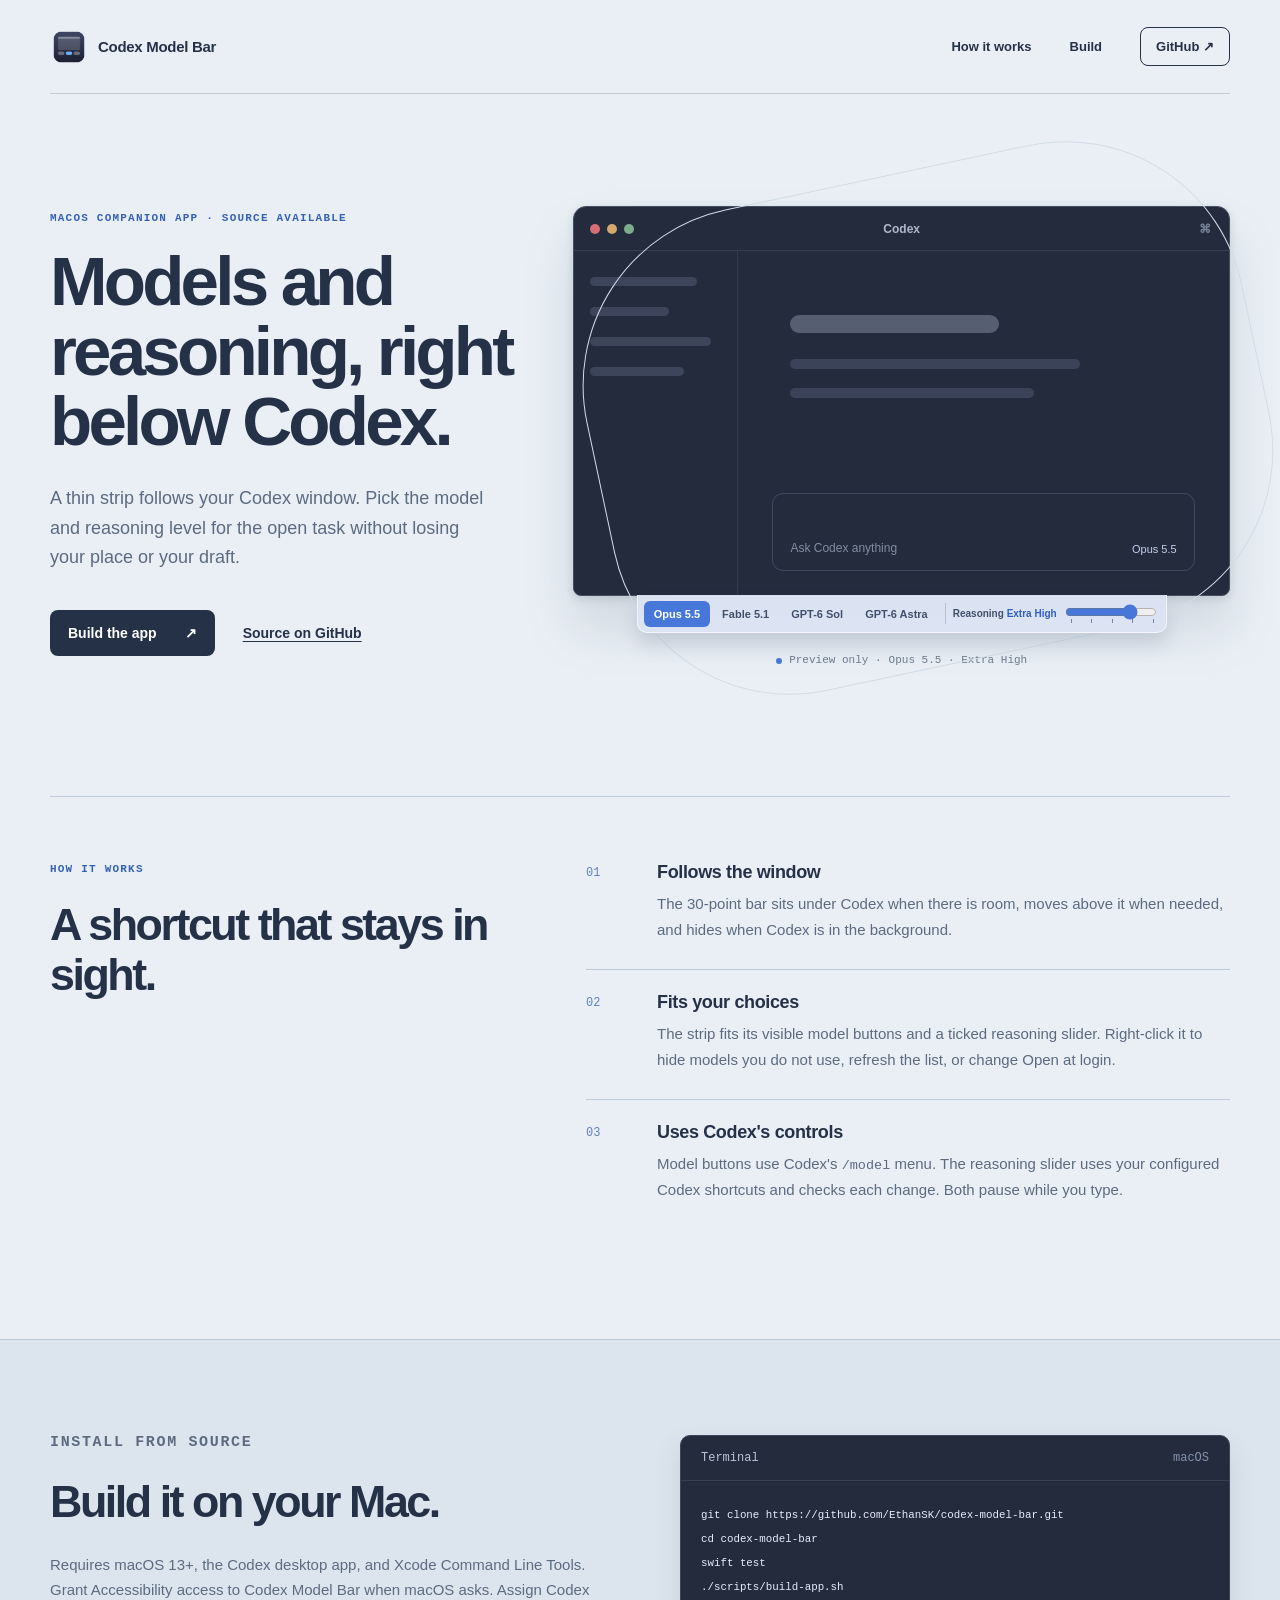
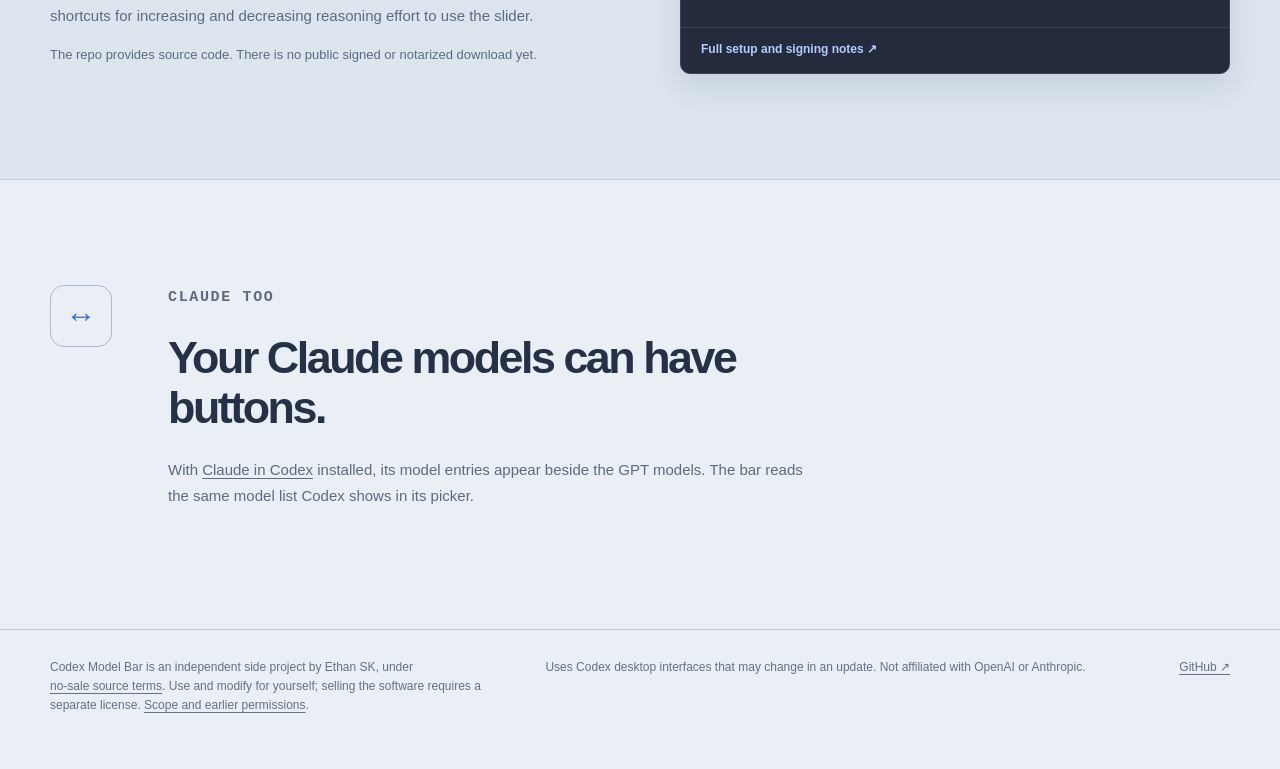
==== docs/index.html @ 18c7b3cf "Adopt no-sale terms for covered first-party source [skip ci]" ====
<!DOCTYPE html>
<html lang="en">
<head>
  <meta charset="utf-8">
  <meta name="viewport" content="width=device-width, initial-scale=1">
  <meta name="theme-color" content="#e9eff5">
  <meta name="description" content="A thin macOS bar for switching the open Codex task's model and reasoning level.">
  <meta property="og:title" content="Codex Model Bar">
  <meta property="og:description" content="Models and reasoning, right below Codex.">
  <meta property="og:type" content="website">
  <meta property="og:url" content="https://ethansk.github.io/codex-model-bar/">
  <meta property="og:image" content="https://ethansk.github.io/codex-model-bar/assets/app-icon.png">
  <link rel="icon" type="image/png" href="assets/app-icon.png">
  <link rel="stylesheet" href="styles.css?v=2">
  <script src="script.js?v=2" defer></script>
  <title>Codex Model Bar — models and reasoning below Codex</title>
</head>
<body>
  <a class="skip-link" href="#main">Skip to content</a>
  <header class="site-header wrap">
    <a class="brand" href="./" aria-label="Codex Model Bar home">
      <img src="assets/app-icon.png" width="38" height="38" alt="">
      <span>Codex Model Bar</span>
    </a>
    <nav aria-label="Main navigation">
      <a href="#how">How it works</a>
      <a href="#install">Build</a>
      <a class="source-link" href="https://github.com/EthanSK/codex-model-bar">GitHub <span aria-hidden="true">↗</span></a>
    </nav>
  </header>

  <main id="main">
    <section class="hero wrap" aria-labelledby="hero-title">
      <div class="hero-copy">
        <p class="eyebrow">macOS companion app · source available</p>
        <h1 id="hero-title">Models and reasoning, right below Codex.</h1>
        <p class="intro">A thin strip follows your Codex window. Pick the model and reasoning level for the open task without losing your place or your draft.</p>
        <div class="hero-actions">
          <a class="primary-action" href="#install">Build the app <span aria-hidden="true">↗</span></a>
          <a class="secondary-action" href="https://github.com/EthanSK/codex-model-bar">Source on GitHub</a>
        </div>
      </div>

      <div class="stage">
        <div class="app-window" aria-hidden="true">
          <div class="window-top"><span class="traffic"><i></i><i></i><i></i></span><span>Codex</span><span class="window-top-end">⌘</span></div>
          <div class="window-body"><div class="fake-sidebar"><span></span><span></span><span></span><span></span></div><div class="fake-task"><span class="task-line short"></span><span class="task-line"></span><span class="task-line middle"></span><div class="fake-composer"><span>Ask Codex anything</span><span class="composer-model">Opus 5.5</span></div></div></div>
        </div>
        <div class="preview-bar" role="group" aria-label="Model bar preview">
          <button type="button" class="model-choice is-current" data-model="Opus 5.5" aria-pressed="true">Opus 5.5</button>
          <button type="button" class="model-choice" data-model="Fable 5.1" aria-pressed="false">Fable 5.1</button>
          <button type="button" class="model-choice" data-model="GPT-6 Sol" aria-pressed="false">GPT-6 Sol</button>
          <button type="button" class="model-choice" data-model="GPT-6 Astra" aria-pressed="false">GPT-6 Astra</button>
          <span class="preview-divider" aria-hidden="true"></span>
          <label class="reasoning-preview" for="reasoning-preview-slider"><span>Reasoning <output id="reasoning-preview-value">Extra High</output></span><span class="preview-slider-track"><input id="reasoning-preview-slider" type="range" min="0" max="4" step="1" value="3" aria-label="Reasoning effort preview"><span class="preview-ticks" id="reasoning-preview-ticks" aria-hidden="true"></span></span></label>
        </div>
        <p class="preview-note"><span class="note-dot" aria-hidden="true"></span> Preview only · <span id="preview-status" aria-live="polite">Opus 5.5 · Extra High</span></p>
      </div>
    </section>

    <section class="feature-section wrap" id="how" aria-labelledby="how-title">
      <div class="section-heading"><p class="eyebrow">How it works</p><h2 id="how-title">A shortcut that stays in sight.</h2></div>
      <div class="feature-list">
        <div class="feature"><span class="feature-mark">01</span><div><h3>Follows the window</h3><p>The 30-point bar sits under Codex when there is room, moves above it when needed, and hides when Codex is in the background.</p></div></div>
        <div class="feature"><span class="feature-mark">02</span><div><h3>Fits your choices</h3><p>The strip fits its visible model buttons and a ticked reasoning slider. Right-click it to hide models you do not use, refresh the list, or change Open at login.</p></div></div>
        <div class="feature"><span class="feature-mark">03</span><div><h3>Uses Codex's controls</h3><p>Model buttons use Codex's <code>/model</code> menu. The reasoning slider uses your configured Codex shortcuts and checks each change. Both pause while you type.</p></div></div>
      </div>
    </section>

    <section class="setup-section" id="install" aria-labelledby="install-title">
      <div class="wrap setup-grid">
        <div><p class="eyebrow">Install from source</p><h2 id="install-title">Build it on your Mac.</h2><p>Requires macOS 13+, the Codex desktop app, and Xcode Command Line Tools. Grant Accessibility access to Codex Model Bar when macOS asks. Assign Codex shortcuts for increasing and decreasing reasoning effort to use the slider.</p><p class="setup-small">The repo provides source code. There is no public signed or notarized download yet.</p></div>
        <div class="command-block"><div class="command-header">Terminal <span>macOS</span></div><pre><code>git clone https://github.com/EthanSK/codex-model-bar.git
cd codex-model-bar
swift test
./scripts/build-app.sh</code></pre><a href="https://github.com/EthanSK/codex-model-bar#install-from-source">Full setup and signing notes <span aria-hidden="true">↗</span></a></div>
      </div>
    </section>

    <section class="bridge-section wrap" aria-labelledby="bridge-title"><div class="bridge-icon" aria-hidden="true">↔</div><div><p class="eyebrow">Claude too</p><h2 id="bridge-title">Your Claude models can have buttons.</h2><p>With <a href="https://github.com/EthanSK/claude-in-codex">Claude in Codex</a> installed, its model entries appear beside the GPT models. The bar reads the same model list Codex shows in its picker.</p></div></section>
  </main>

  <footer class="site-footer"><div class="wrap footer-grid"><p>Codex Model Bar is an independent side project by Ethan SK, under <a href="https://github.com/EthanSK/codex-model-bar/blob/main/LICENSE">no-sale source terms</a>. Use and modify for yourself; selling the software requires a separate license. <a href="https://github.com/EthanSK/codex-model-bar/blob/main/LICENSING.md">Scope and earlier permissions</a>.</p><p>Uses Codex desktop interfaces that may change in an update. Not affiliated with OpenAI or Anthropic.</p><a href="https://github.com/EthanSK/codex-model-bar">GitHub <span aria-hidden="true">↗</span></a></div></footer>
</body>
</html>
---- docs/styles.css ----
:root {
  color-scheme: light;
  --paper: #e9eff5;
  --paper-deep: #dce5ee;
  --ink: #253147;
  --muted: #5c6b80;
  --line: #bfcbd9;
  --blue: #4777d8;
  --night: #242b3d;
  --night-soft: #343d53;
  font-family: -apple-system, BlinkMacSystemFont, "Segoe UI", sans-serif;
  background: var(--paper);
  color: var(--ink);
}

* { box-sizing: border-box; }
html { scroll-behavior: smooth; }
body { margin: 0; }
a { color: inherit; text-decoration-thickness: 1px; text-underline-offset: 3px; }
a:hover { color: #214eae; }
a:focus-visible, button:focus-visible { outline: 3px solid var(--blue); outline-offset: 4px; }
button { font: inherit; }
.wrap { width: min(100% - 64px, 1180px); margin-inline: auto; }
.skip-link { position: absolute; left: 12px; top: -60px; z-index: 30; padding: 12px 18px; background: #fff; }
.skip-link:focus { top: 12px; }
.site-header { min-height: 94px; display: flex; align-items: center; justify-content: space-between; gap: 24px; border-bottom: 1px solid var(--line); }
.brand { display: inline-flex; align-items: center; gap: 10px; font-size: 15px; font-weight: 720; letter-spacing: -.02em; text-decoration: none; white-space: nowrap; }
.brand img { border-radius: 10px; }
.site-header nav { display: flex; align-items: center; gap: clamp(14px, 3vw, 38px); font-size: 13px; font-weight: 620; }
.site-header nav a { text-decoration: none; }
.source-link { border: 1px solid var(--ink); padding: 11px 15px; border-radius: 8px; white-space: nowrap; }
.source-link:hover { background: var(--ink); color: #fff; }
.hero { display: grid; grid-template-columns: minmax(340px, .86fr) minmax(500px, 1.14fr); align-items: center; min-height: 620px; gap: 28px; padding-block: 78px 102px; }
.hero-copy { position: relative; z-index: 2; }
.eyebrow { margin: 0 0 21px; color: #3562b5; font: 700 11px/1.4 ui-monospace, SFMono-Regular, Menlo, monospace; letter-spacing: .11em; text-transform: uppercase; }
h1, h2, h3, p { margin-top: 0; }
h1, h2 { font-family: "Avenir Next", Avenir, -apple-system, BlinkMacSystemFont, sans-serif; letter-spacing: -.055em; }
h1 { max-width: 650px; font-size: clamp(54px, 5.4vw, 86px); font-weight: 650; line-height: 1.01; margin-bottom: 28px; }
.intro { max-width: 445px; color: var(--muted); font-size: 18px; line-height: 1.62; }
.hero-actions { display: flex; align-items: center; gap: 28px; flex-wrap: wrap; margin-top: 38px; }
.primary-action { display: inline-flex; justify-content: space-between; align-items: center; gap: 28px; padding: 15px 18px; border-radius: 8px; background: var(--ink); color: #fff; text-decoration: none; font-size: 14px; font-weight: 650; }
.primary-action:hover { background: #3555a0; color: #fff; }
.secondary-action { font-size: 14px; font-weight: 650; }
.stage { position: relative; padding: 34px 0 26px; min-width: 0; }
.stage::before { content: ""; position: absolute; inset: 0 -5% 30px 3%; border: 1px solid #d2dce6; border-radius: 180px; transform: rotate(-12deg); pointer-events: none; }
.app-window { overflow: hidden; height: 390px; border-radius: 13px 13px 8px 8px; border: 1px solid #465063; background: var(--night); box-shadow: 0 32px 50px #64738930, 0 3px 10px #15213921; }
.window-top { display: grid; grid-template-columns: 1fr auto 1fr; align-items: center; height: 44px; border-bottom: 1px solid #ffffff17; color: #afb8c9; font-size: 12px; font-weight: 600; }
.traffic { display: flex; gap: 7px; margin-left: 16px; }
.traffic i { width: 10px; height: 10px; border-radius: 50%; background: #5d667b; }
.traffic i:first-child { background: #d66e75; }.traffic i:nth-child(2) { background: #d3a96e; }.traffic i:nth-child(3) { background: #7cae8b; }
.window-top-end { justify-self: end; margin-right: 18px; color: #78859b; }
.window-body { display: flex; min-height: calc(100% - 44px); }
.fake-sidebar { width: 25%; border-right: 1px solid #ffffff12; padding: 26px 16px; }
.fake-sidebar span { display: block; height: 9px; width: 82%; margin-bottom: 21px; border-radius: 20px; background: #65708761; }
.fake-sidebar span:nth-child(2) { width: 60%; }.fake-sidebar span:nth-child(3) { width: 92%; }.fake-sidebar span:nth-child(4) { width: 72%; }
.fake-task { position: relative; flex: 1; padding: 64px 8% 34px; }
.task-line { display: block; width: 75%; height: 10px; margin-bottom: 19px; border-radius: 20px; background: #77849a45; }
.task-line.short { width: 54%; height: 18px; margin-bottom: 26px; background: #b5bed059; }.task-line.middle { width: 63%; }
.fake-composer { position: absolute; left: 7%; right: 7%; bottom: 24px; display: flex; align-items: flex-end; justify-content: space-between; min-height: 78px; border: 1px solid #78859a56; border-radius: 11px; padding: 15px 17px; color: #818da2; font-size: 12px; }
.composer-model { color: #c3d0ec; font-size: 11px; }
.preview-bar { position: relative; z-index: 2; display: flex; align-items: center; justify-content: center; width: max-content; max-width: calc(100% - 20px); min-height: 38px; margin: -1px auto 0; padding: 4px 6px; gap: 2px; border: 1px solid #ffffffab; border-top: 0; border-radius: 0 0 10px 10px; background: #dce4f4e8; box-shadow: 0 12px 18px #5d6d8733; backdrop-filter: blur(14px); }
.model-choice { padding: 7px 10px; border: 0; border-radius: 6px; color: #41506b; background: transparent; font-size: 11px; font-weight: 690; white-space: nowrap; cursor: pointer; }
.model-choice:hover { background: #aebfdf99; }.model-choice.is-current { background: var(--blue); color: #fff; }
.model-choice:focus-visible { outline-offset: 1px; }
.preview-divider { width: 1px; height: 21px; margin: 0 5px; background: #8694ac77; flex: none; }
.reasoning-preview { display: flex; align-items: center; gap: 7px; color: #41506b; font-size: 10px; font-weight: 650; white-space: nowrap; }
.reasoning-preview > span { min-width: 105px; }
.reasoning-preview .preview-slider-track { display: grid; min-width: 92px; }
.reasoning-preview input { width: 92px; height: 14px; margin: 0 3px 0 0; accent-color: var(--blue); cursor: pointer; }
.preview-ticks { display: flex; justify-content: space-between; padding: 0 6px; }
.preview-ticks i { width: 1px; height: 4px; background: #7485a5; }
.reasoning-preview output { color: #2e5ebf; }
.preview-note { display: flex; justify-content: center; align-items: center; gap: 7px; margin: 20px 0 0; color: #6d7b8c; font: 11px/1.4 ui-monospace, SFMono-Regular, Menlo, monospace; }
.note-dot { width: 6px; height: 6px; border-radius: 50%; background: var(--blue); }
.feature-section { display: grid; grid-template-columns: .85fr 1.15fr; gap: 60px; padding-block: 65px 110px; border-top: 1px solid var(--line); }
h2 { font-size: clamp(36px, 3.5vw, 51px); line-height: 1.12; font-weight: 650; margin-bottom: 25px; }
.section-heading h2 { max-width: 440px; }
.feature { display: grid; grid-template-columns: 55px 1fr; gap: 16px; padding: 22px 0 26px; border-top: 1px solid var(--line); }
.feature:first-child { border-top: 0; padding-top: 0; }
.feature-mark { padding-top: 4px; color: #6180ba; font: 12px ui-monospace, SFMono-Regular, Menlo, monospace; }
h3 { margin-bottom: 8px; font-size: 18px; letter-spacing: -.02em; }
.feature p, .setup-grid p, .bridge-section p { max-width: 590px; color: var(--muted); font-size: 15px; line-height: 1.72; }
.feature p { margin-bottom: 0; }
code, pre { font-family: ui-monospace, SFMono-Regular, Menlo, Consolas, monospace; }
code { font-size: .9em; }
.setup-section { padding-block: 90px 100px; background: var(--paper-deep); border-block: 1px solid var(--line); }
.setup-grid { display: grid; grid-template-columns: 1fr 1fr; align-items: center; gap: 80px; }
.setup-grid h2 { max-width: 400px; }.setup-grid .setup-small { font-size: 13px; }
.command-block { overflow: hidden; border: 1px solid #3d4659; border-radius: 10px; background: var(--night); color: #e6edfa; box-shadow: 0 13px 28px #43526924; }
.command-header { display: flex; justify-content: space-between; padding: 15px 20px; border-bottom: 1px solid #ffffff18; color: #b7c4d9; font: 12px ui-monospace, SFMono-Regular, Menlo, monospace; }
.command-header span { color: #8493ad; }
.command-block pre { overflow-x: auto; margin: 0; padding: 22px 20px 28px; font-size: 12px; line-height: 2; }
.command-block a { display: block; padding: 14px 20px 17px; border-top: 1px solid #ffffff18; color: #b6ccff; font-size: 12px; font-weight: 600; text-decoration: none; }
.command-block a:hover { color: #fff; }
.bridge-section { display: grid; grid-template-columns: 88px 1fr; gap: 30px; padding-block: 105px; }
.bridge-icon { display: grid; place-items: center; width: 62px; height: 62px; border: 1px solid #a7b9d4; border-radius: 14px; color: #416ed0; font-size: 31px; }
.bridge-section h2 { max-width: 650px; }.bridge-section p { max-width: 650px; }
.site-footer { border-top: 1px solid var(--line); padding-block: 28px 42px; }
.footer-grid { display: grid; grid-template-columns: 1fr 1.3fr auto; gap: 34px; align-items: start; }
.site-footer p, .site-footer a { color: #637287; font-size: 12px; line-height: 1.6; }.site-footer a { white-space: nowrap; }
.not-found-page { min-height: 100vh; display: grid; place-items: center; }.not-found { padding-block: 80px; }.not-found img { margin-bottom: 32px; }.not-found h1 { font-size: clamp(48px, 7vw, 80px); }.not-found p:not(.eyebrow) { color: var(--muted); }

@media (max-width: 900px) {
  .hero { grid-template-columns: 1fr; gap: 48px; padding-block: 62px 85px; }
  .hero-copy { max-width: 700px; }.stage { width: min(100%, 700px); margin-inline: auto; }
  .feature-section { grid-template-columns: 1fr; gap: 30px; }.section-heading h2 { max-width: 650px; }
  .setup-grid { gap: 35px; }.footer-grid { grid-template-columns: 1fr 1fr; }
}
@media (max-width: 620px) {
  .wrap { width: min(100% - 36px, 1180px); }
  .site-header { min-height: 80px; }.brand span { font-size: 13px; }
  .site-header nav { gap: 12px; }.site-header nav a:not(.source-link) { display: none; }.source-link { padding: 9px 10px; }
  .hero { padding-block: 60px 68px; gap: 25px; }.hero h1 { font-size: clamp(47px, 13vw, 69px); }.intro { font-size: 16px; }
  .stage { padding-top: 18px; }.app-window { height: 310px; }.fake-sidebar { width: 21%; padding-inline: 10px; }.fake-task { padding-top: 53px; }.fake-composer { min-height: 70px; }
  .preview-bar { justify-content: flex-start; gap: 0; width: 100%; overflow-x: auto; padding-inline: 4px; }.model-choice { padding: 7px 6px; font-size: 9px; }.preview-note { text-align: center; }
  .feature-section { padding-block: 54px 70px; }.setup-section { padding-block: 65px; }.setup-grid { grid-template-columns: 1fr; }.bridge-section { grid-template-columns: 1fr; gap: 20px; padding-block: 70px; }
  .footer-grid { grid-template-columns: 1fr; gap: 2px; }
}
@media (max-width: 365px) {
  .model-choice { padding-inline: 4px; font-size: 8px; }
  .brand img { width: 32px; height: 32px; }
}
@media (prefers-reduced-motion: reduce) { html { scroll-behavior: auto; } }
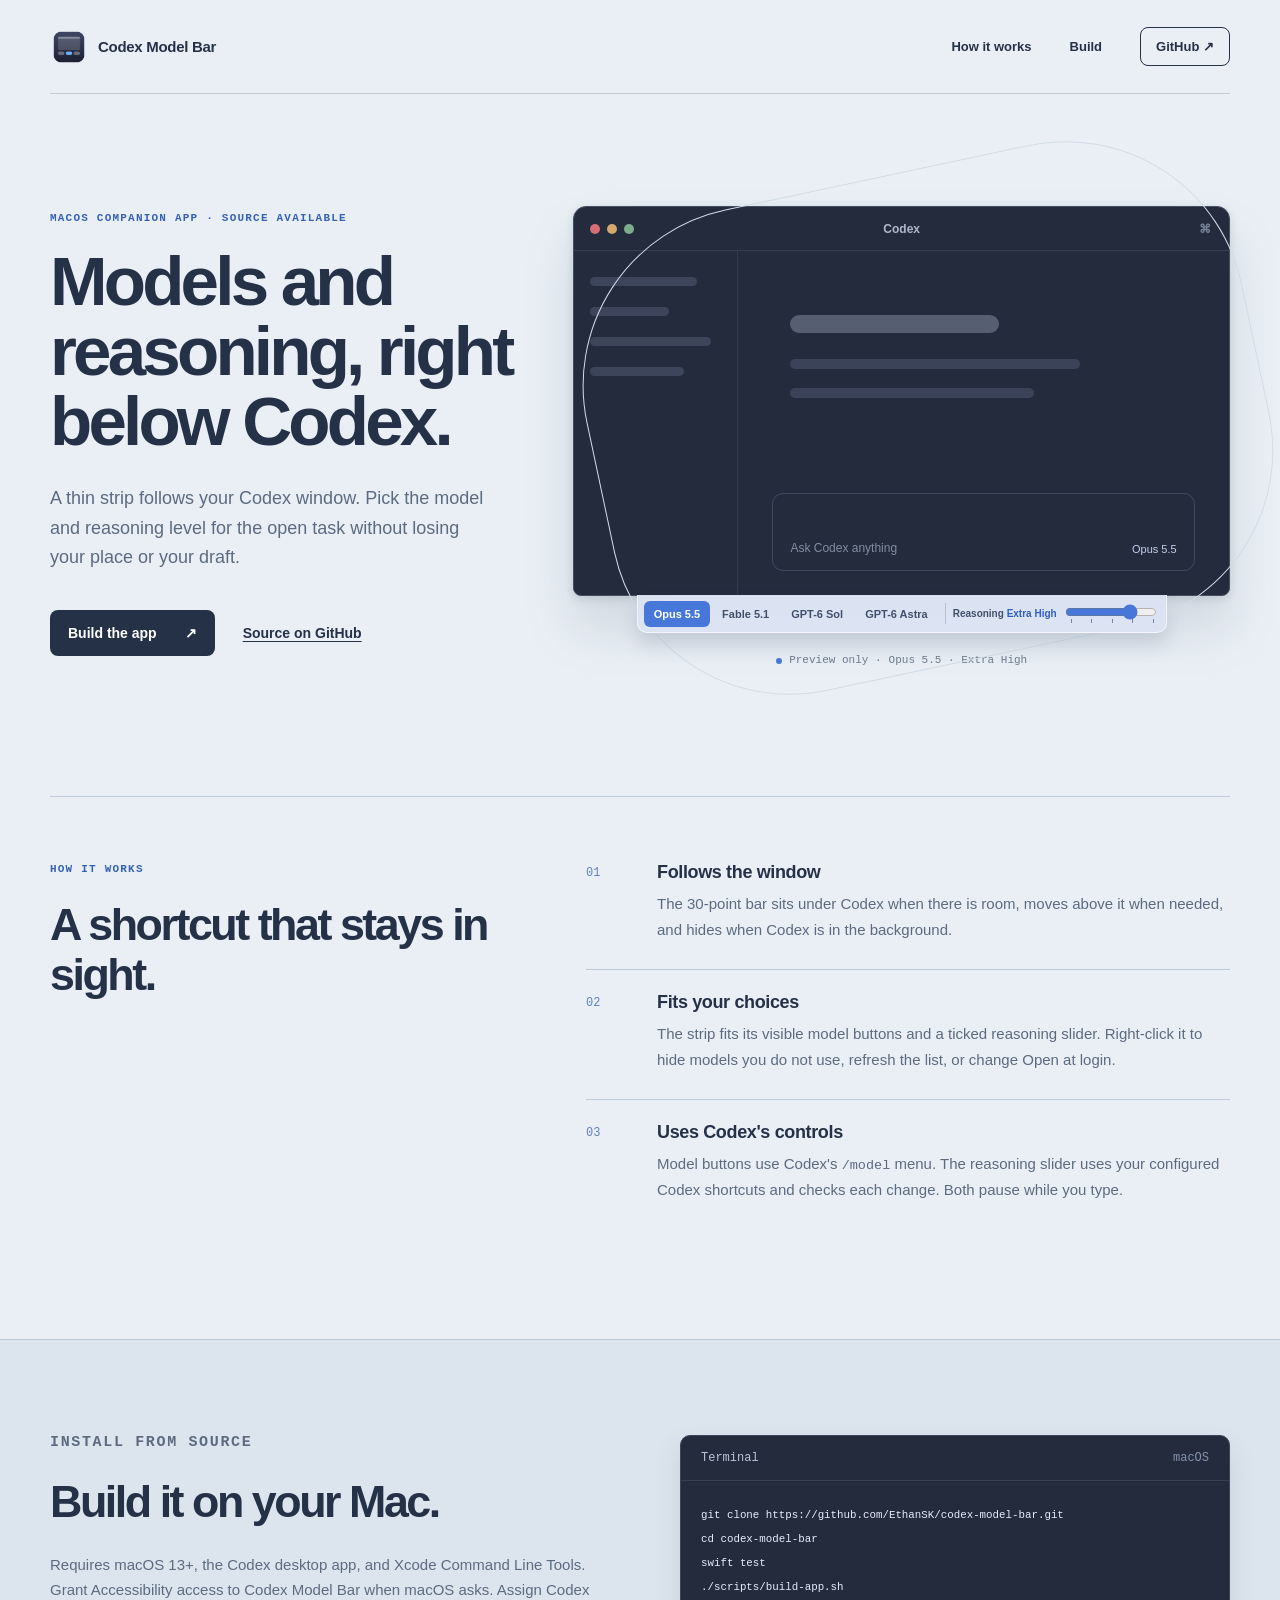
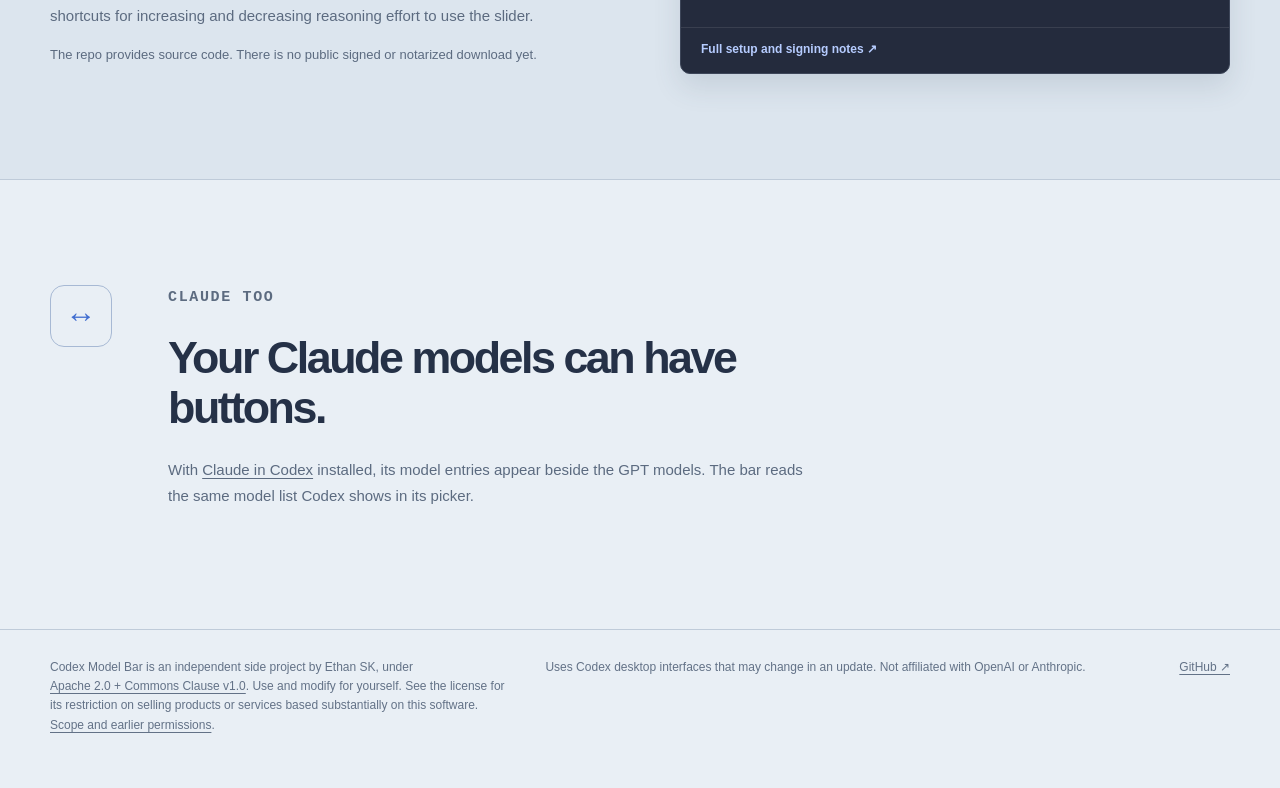
==== commit 0f4c259d: "Use published Apache 2.0 and Commons Clause v1.0 terms [skip ci] Replace the custom current-source o" ====
--- a/docs/index.html
+++ b/docs/index.html
@@ -80,6 +80,6 @@
     <section class="bridge-section wrap" aria-labelledby="bridge-title"><div class="bridge-icon" aria-hidden="true">↔</div><div><p class="eyebrow">Claude too</p><h2 id="bridge-title">Your Claude models can have buttons.</h2><p>With <a href="https://github.com/EthanSK/claude-in-codex">Claude in Codex</a> installed, its model entries appear beside the GPT models. The bar reads the same model list Codex shows in its picker.</p></div></section>
   </main>
 
-  <footer class="site-footer"><div class="wrap footer-grid"><p>Codex Model Bar is an independent side project by Ethan SK, under <a href="https://github.com/EthanSK/codex-model-bar/blob/main/LICENSE">no-sale source terms</a>. Use and modify for yourself; selling the software requires a separate license. <a href="https://github.com/EthanSK/codex-model-bar/blob/main/LICENSING.md">Scope and earlier permissions</a>.</p><p>Uses Codex desktop interfaces that may change in an update. Not affiliated with OpenAI or Anthropic.</p><a href="https://github.com/EthanSK/codex-model-bar">GitHub <span aria-hidden="true">↗</span></a></div></footer>
+  <footer class="site-footer"><div class="wrap footer-grid"><p>Codex Model Bar is an independent side project by Ethan SK, under <a href="https://github.com/EthanSK/codex-model-bar/blob/main/LICENSE">Apache 2.0 + Commons Clause v1.0</a>. Use and modify for yourself. See the license for its restriction on selling products or services based substantially on this software. <a href="https://github.com/EthanSK/codex-model-bar/blob/main/LICENSING.md">Scope and earlier permissions</a>.</p><p>Uses Codex desktop interfaces that may change in an update. Not affiliated with OpenAI or Anthropic.</p><a href="https://github.com/EthanSK/codex-model-bar">GitHub <span aria-hidden="true">↗</span></a></div></footer>
 </body>
 </html>
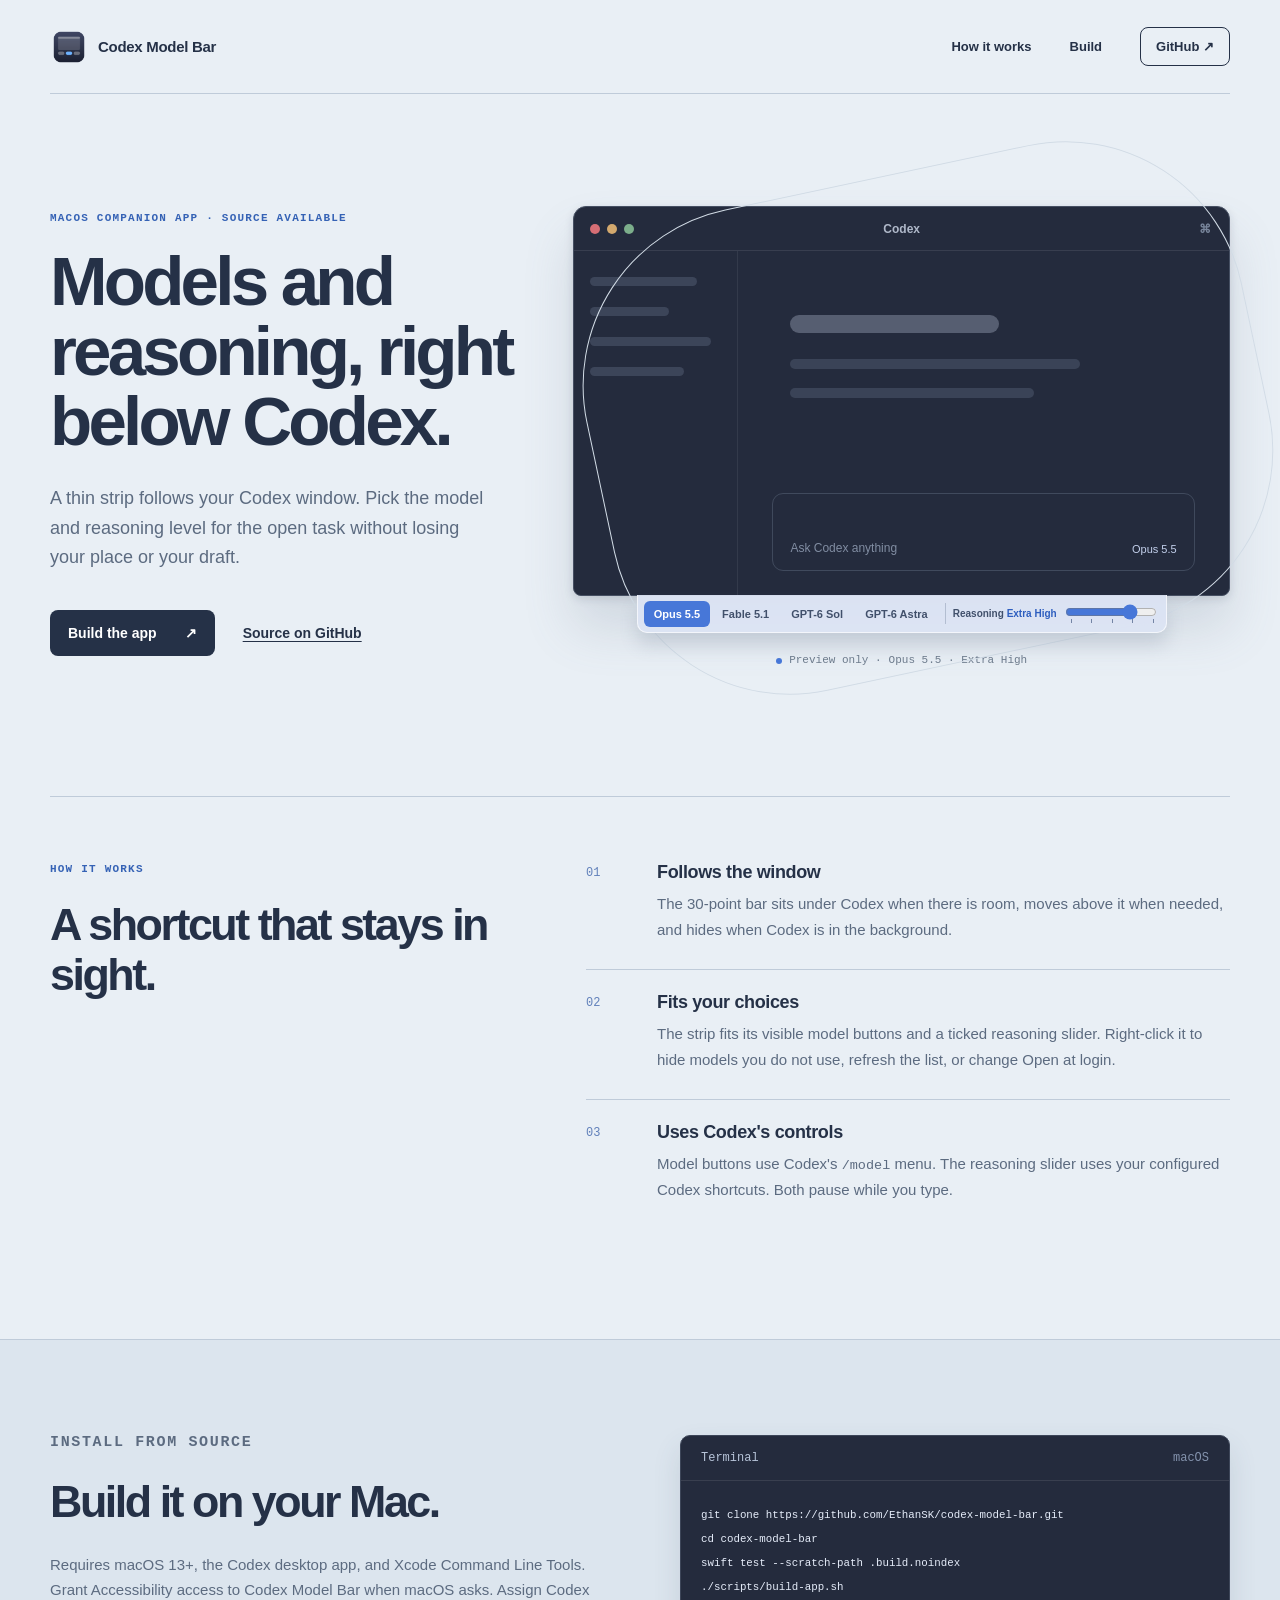
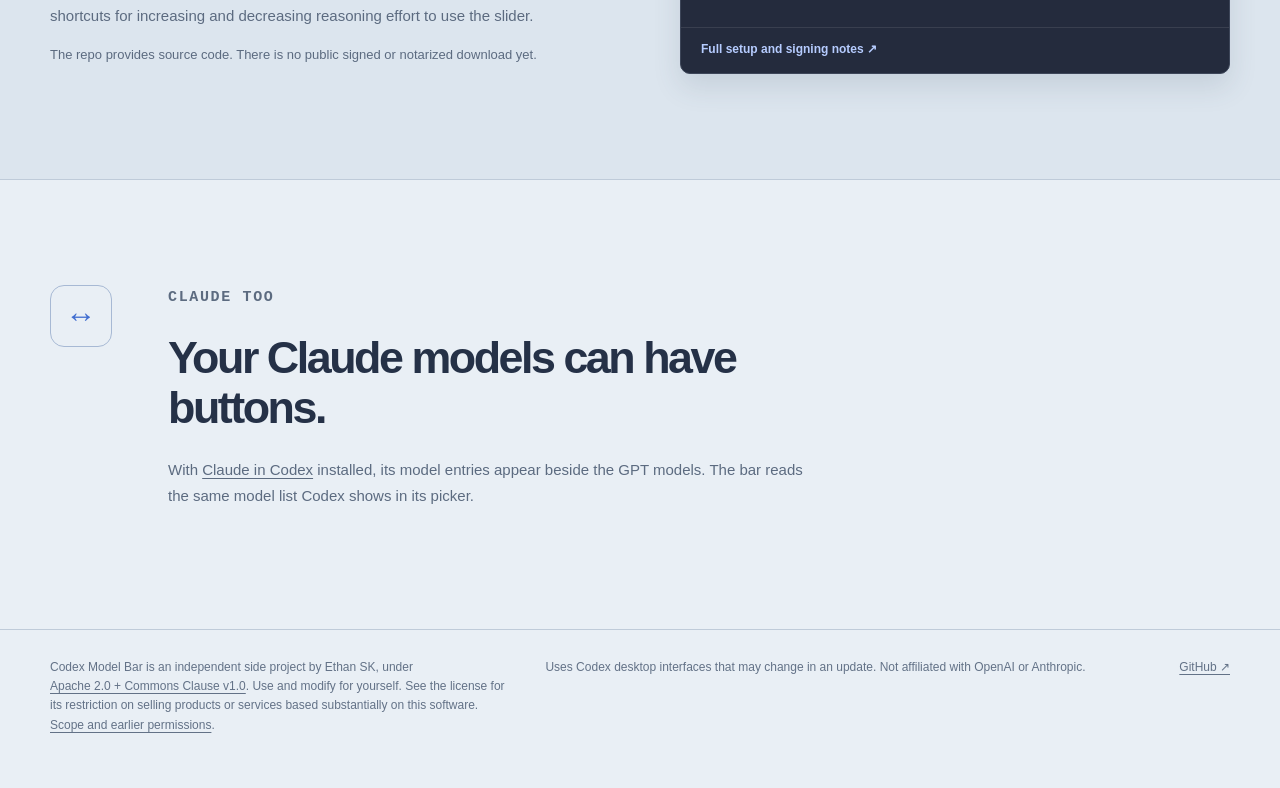
==== commit ab046ffc: "Sync Codex Model Bar 1.2.69 and fix HUD dismissal placement Publish the tested toolbar updates for p" ====
--- a/docs/index.html
+++ b/docs/index.html
@@ -63,7 +63,7 @@
       <div class="feature-list">
         <div class="feature"><span class="feature-mark">01</span><div><h3>Follows the window</h3><p>The 30-point bar sits under Codex when there is room, moves above it when needed, and hides when Codex is in the background.</p></div></div>
         <div class="feature"><span class="feature-mark">02</span><div><h3>Fits your choices</h3><p>The strip fits its visible model buttons and a ticked reasoning slider. Right-click it to hide models you do not use, refresh the list, or change Open at login.</p></div></div>
-        <div class="feature"><span class="feature-mark">03</span><div><h3>Uses Codex's controls</h3><p>Model buttons use Codex's <code>/model</code> menu. The reasoning slider uses your configured Codex shortcuts and checks each change. Both pause while you type.</p></div></div>
+        <div class="feature"><span class="feature-mark">03</span><div><h3>Uses Codex's controls</h3><p>Model buttons use Codex's <code>/model</code> menu. The reasoning slider uses your configured Codex shortcuts. Both pause while you type.</p></div></div>
       </div>
     </section>
 
@@ -72,7 +72,7 @@
         <div><p class="eyebrow">Install from source</p><h2 id="install-title">Build it on your Mac.</h2><p>Requires macOS 13+, the Codex desktop app, and Xcode Command Line Tools. Grant Accessibility access to Codex Model Bar when macOS asks. Assign Codex shortcuts for increasing and decreasing reasoning effort to use the slider.</p><p class="setup-small">The repo provides source code. There is no public signed or notarized download yet.</p></div>
         <div class="command-block"><div class="command-header">Terminal <span>macOS</span></div><pre><code>git clone https://github.com/EthanSK/codex-model-bar.git
 cd codex-model-bar
-swift test
+swift test --scratch-path .build.noindex
 ./scripts/build-app.sh</code></pre><a href="https://github.com/EthanSK/codex-model-bar#install-from-source">Full setup and signing notes <span aria-hidden="true">↗</span></a></div>
       </div>
     </section>
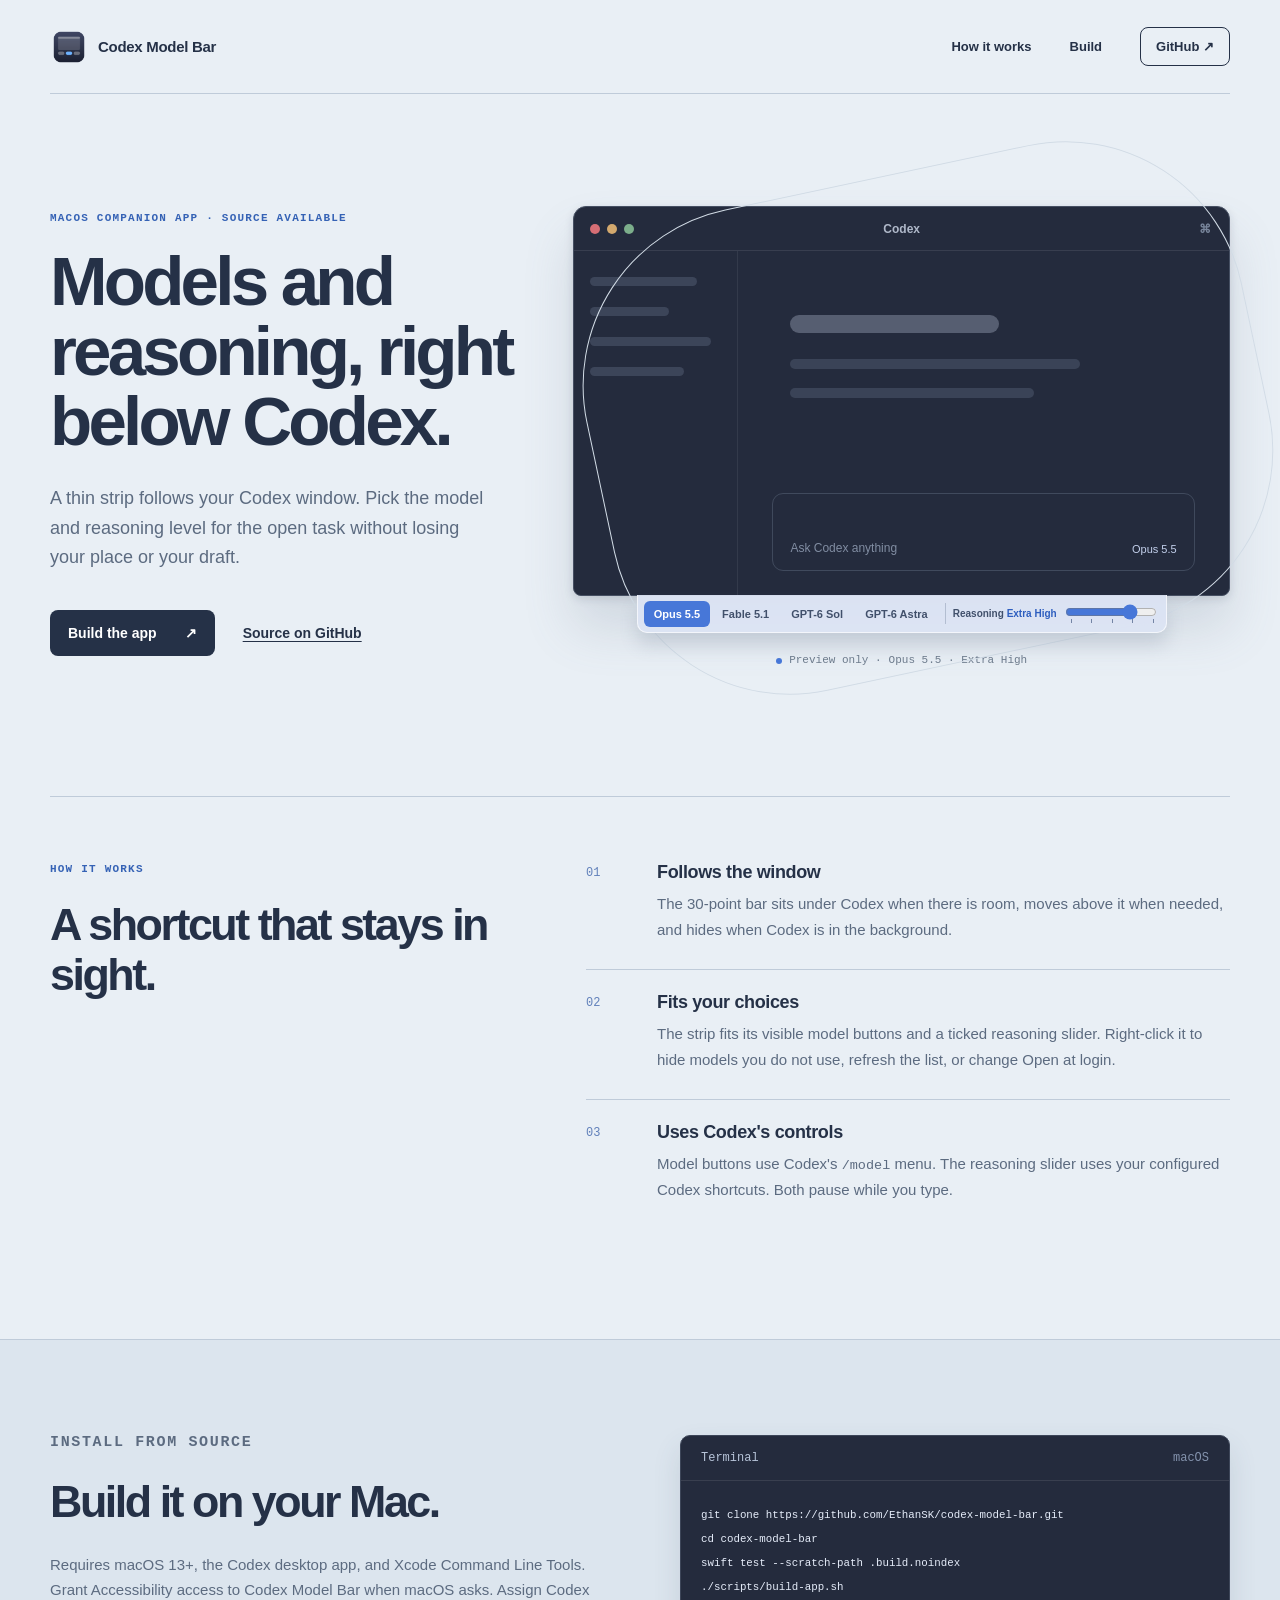
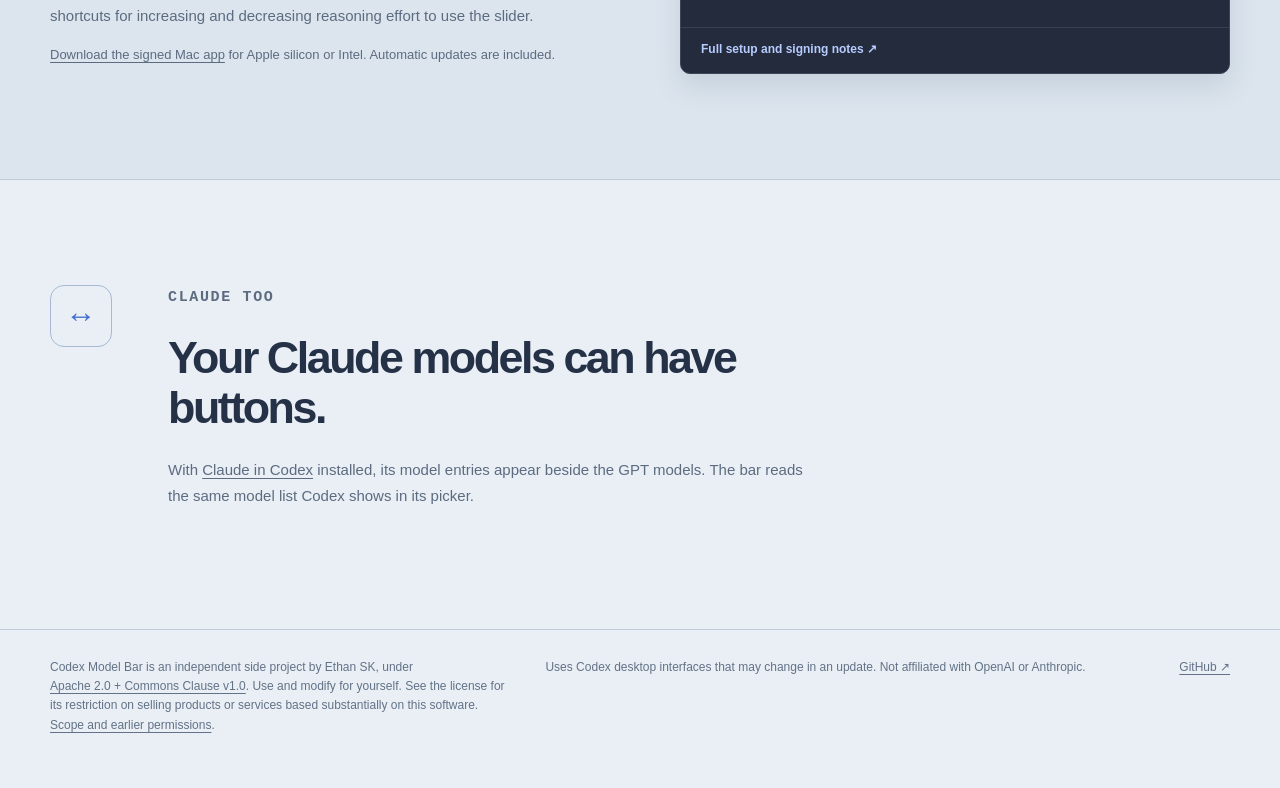
==== commit 52532b0a: "Add signed automatic updates and verified Mac releases" ====
--- a/docs/index.html
+++ b/docs/index.html
@@ -69,7 +69,7 @@
 
     <section class="setup-section" id="install" aria-labelledby="install-title">
       <div class="wrap setup-grid">
-        <div><p class="eyebrow">Install from source</p><h2 id="install-title">Build it on your Mac.</h2><p>Requires macOS 13+, the Codex desktop app, and Xcode Command Line Tools. Grant Accessibility access to Codex Model Bar when macOS asks. Assign Codex shortcuts for increasing and decreasing reasoning effort to use the slider.</p><p class="setup-small">The repo provides source code. There is no public signed or notarized download yet.</p></div>
+        <div><p class="eyebrow">Install from source</p><h2 id="install-title">Build it on your Mac.</h2><p>Requires macOS 13+, the Codex desktop app, and Xcode Command Line Tools. Grant Accessibility access to Codex Model Bar when macOS asks. Assign Codex shortcuts for increasing and decreasing reasoning effort to use the slider.</p><p class="setup-small"><a href="https://github.com/EthanSK/codex-model-bar/releases/latest/download/CodexModelBar-macOS-universal.zip">Download the signed Mac app</a> for Apple silicon or Intel. Automatic updates are included.</p></div>
         <div class="command-block"><div class="command-header">Terminal <span>macOS</span></div><pre><code>git clone https://github.com/EthanSK/codex-model-bar.git
 cd codex-model-bar
 swift test --scratch-path .build.noindex
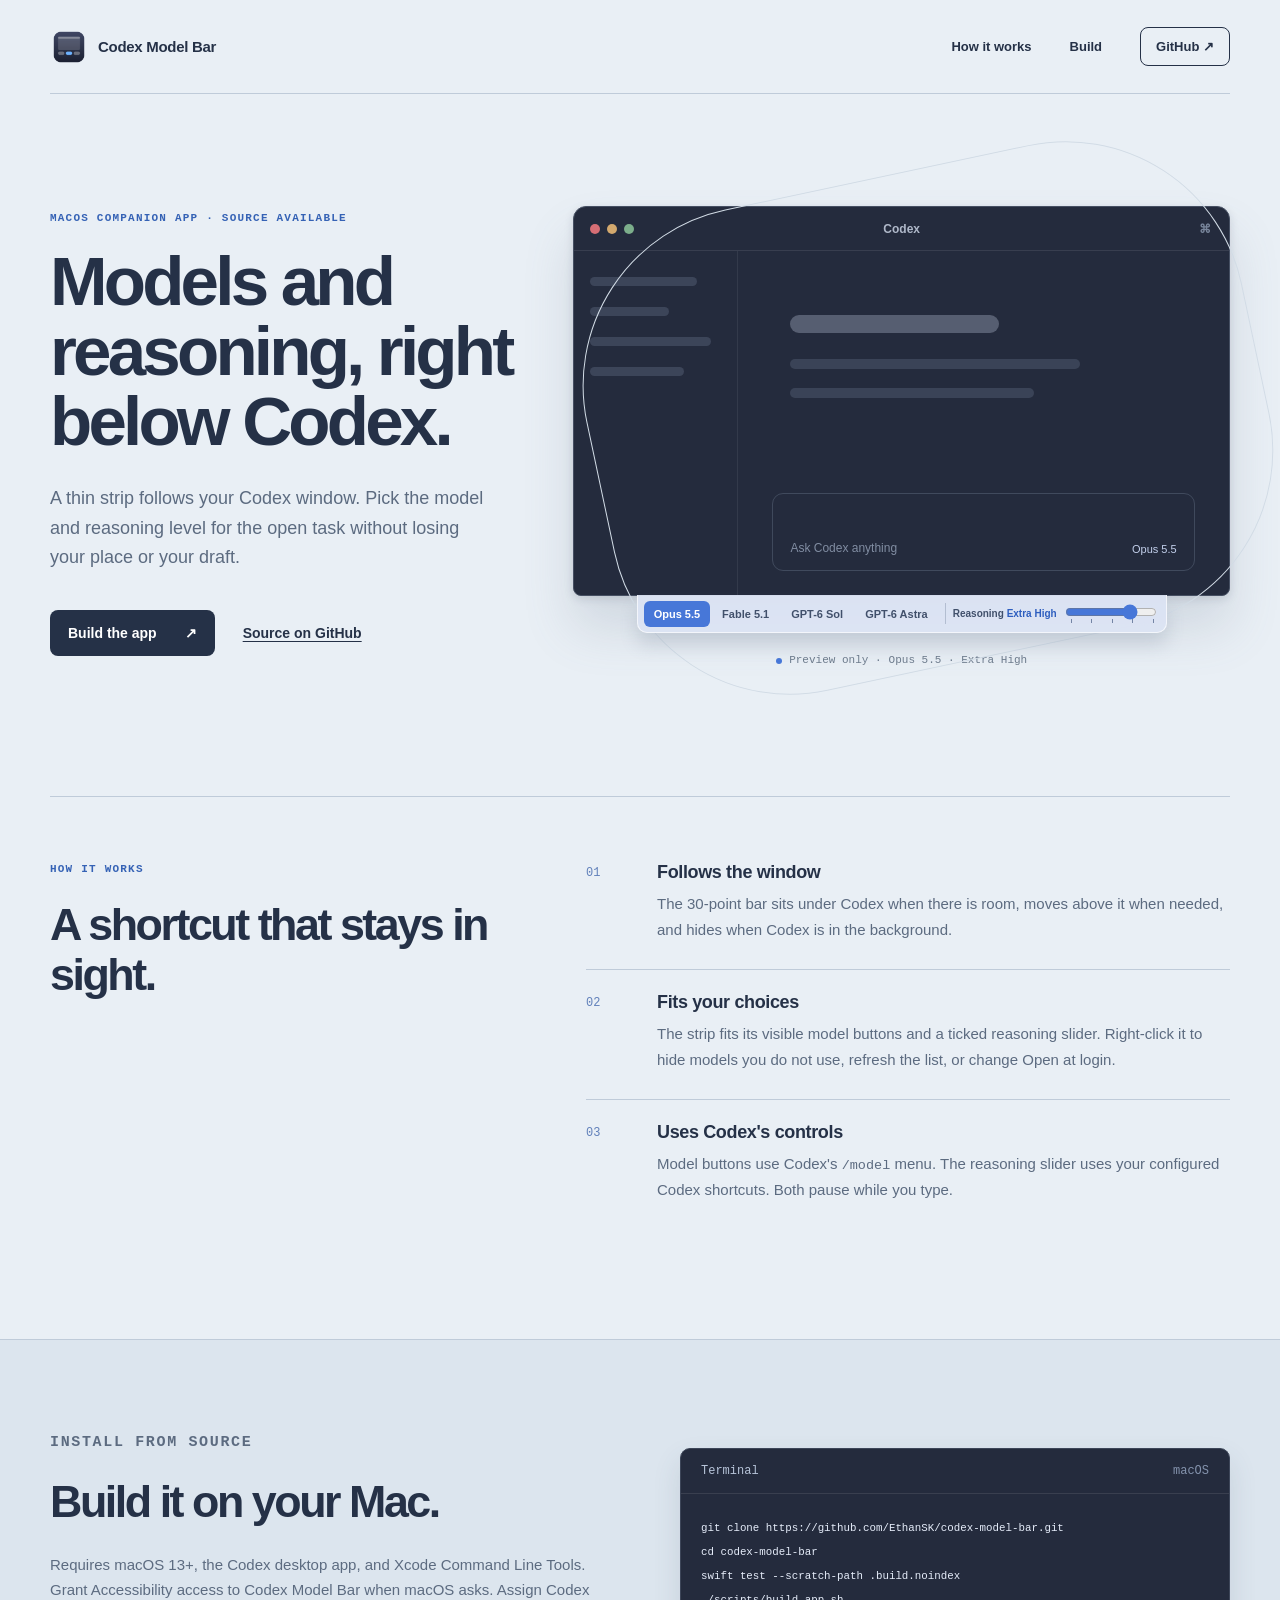
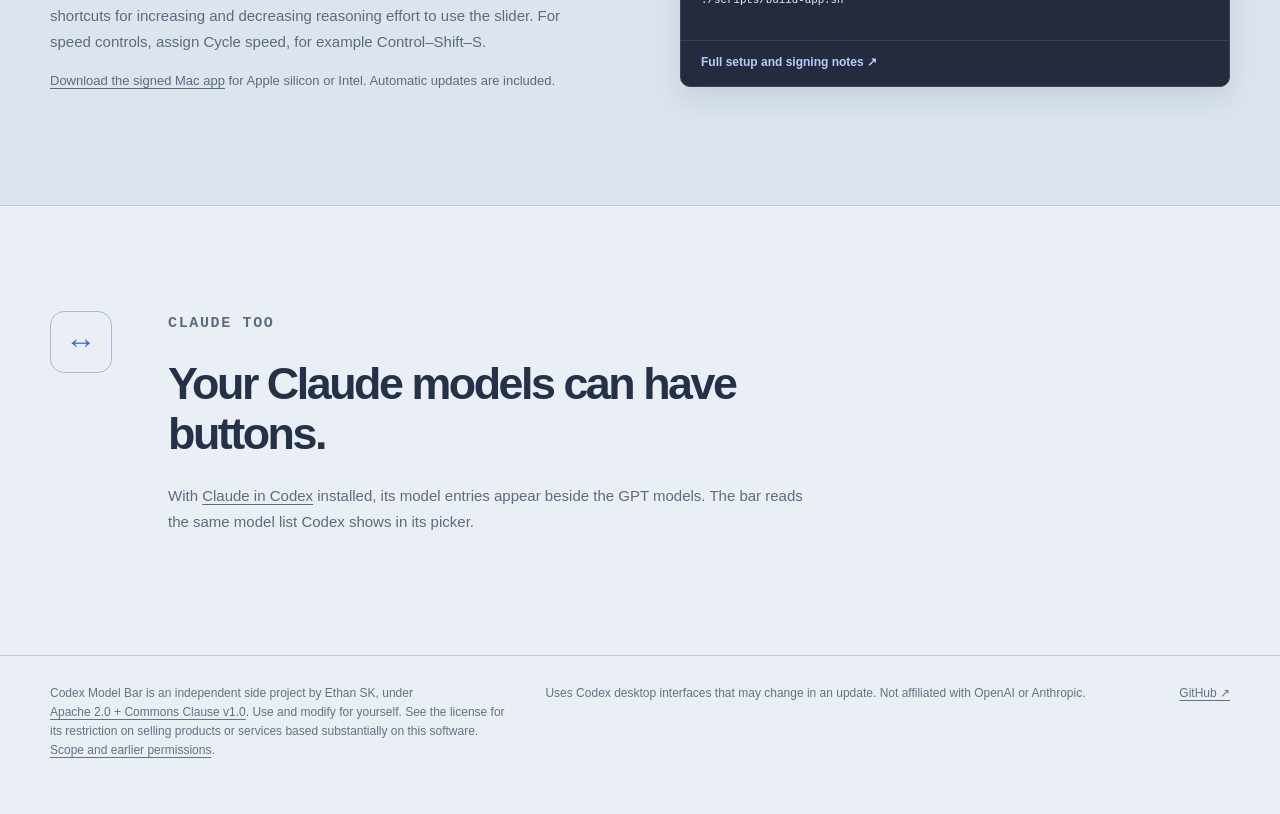
==== commit d94ad0c9: "Use native Codex speed shortcuts for toolbar and mouse controls" ====
--- a/docs/index.html
+++ b/docs/index.html
@@ -69,7 +69,7 @@
 
     <section class="setup-section" id="install" aria-labelledby="install-title">
       <div class="wrap setup-grid">
-        <div><p class="eyebrow">Install from source</p><h2 id="install-title">Build it on your Mac.</h2><p>Requires macOS 13+, the Codex desktop app, and Xcode Command Line Tools. Grant Accessibility access to Codex Model Bar when macOS asks. Assign Codex shortcuts for increasing and decreasing reasoning effort to use the slider.</p><p class="setup-small"><a href="https://github.com/EthanSK/codex-model-bar/releases/latest/download/CodexModelBar-macOS-universal.zip">Download the signed Mac app</a> for Apple silicon or Intel. Automatic updates are included.</p></div>
+        <div><p class="eyebrow">Install from source</p><h2 id="install-title">Build it on your Mac.</h2><p>Requires macOS 13+, the Codex desktop app, and Xcode Command Line Tools. Grant Accessibility access to Codex Model Bar when macOS asks. Assign Codex shortcuts for increasing and decreasing reasoning effort to use the slider. For speed controls, assign Cycle speed, for example Control–Shift–S.</p><p class="setup-small"><a href="https://github.com/EthanSK/codex-model-bar/releases/latest/download/CodexModelBar-macOS-universal.zip">Download the signed Mac app</a> for Apple silicon or Intel. Automatic updates are included.</p></div>
         <div class="command-block"><div class="command-header">Terminal <span>macOS</span></div><pre><code>git clone https://github.com/EthanSK/codex-model-bar.git
 cd codex-model-bar
 swift test --scratch-path .build.noindex
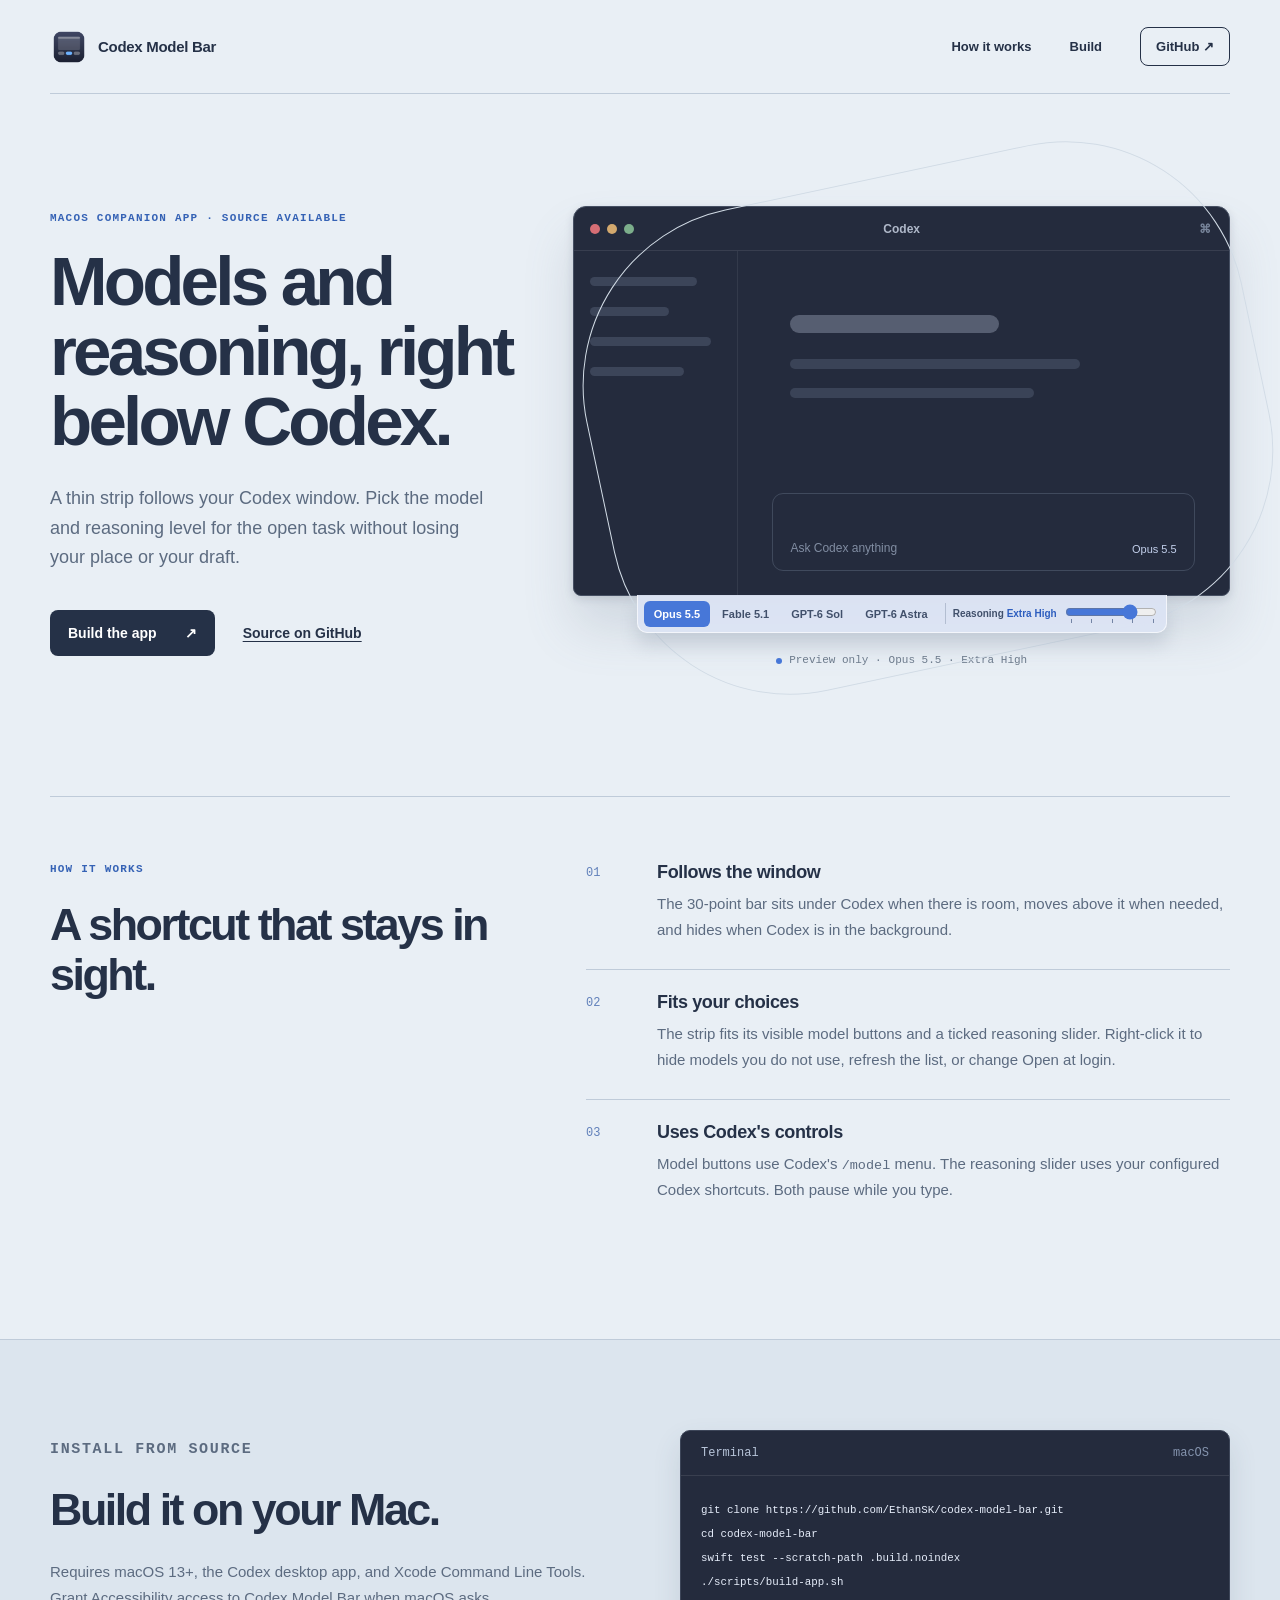
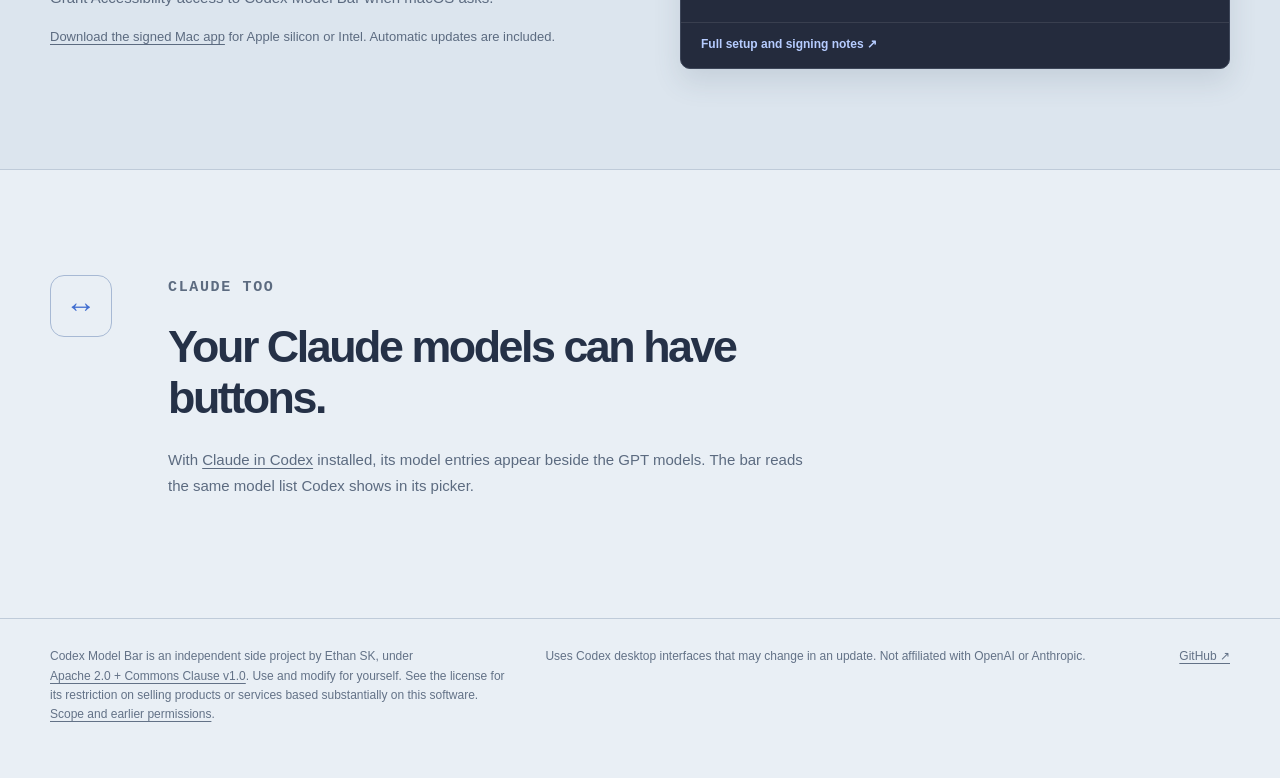
==== commit fac70faf: "Set up missing Codex shortcuts and Claude models on new Macs" ====
--- a/docs/index.html
+++ b/docs/index.html
@@ -69,7 +69,7 @@
 
     <section class="setup-section" id="install" aria-labelledby="install-title">
       <div class="wrap setup-grid">
-        <div><p class="eyebrow">Install from source</p><h2 id="install-title">Build it on your Mac.</h2><p>Requires macOS 13+, the Codex desktop app, and Xcode Command Line Tools. Grant Accessibility access to Codex Model Bar when macOS asks. Assign Codex shortcuts for increasing and decreasing reasoning effort to use the slider. For speed controls, assign Cycle speed, for example Control–Shift–S.</p><p class="setup-small"><a href="https://github.com/EthanSK/codex-model-bar/releases/latest/download/CodexModelBar-macOS-universal.zip">Download the signed Mac app</a> for Apple silicon or Intel. Automatic updates are included.</p></div>
+        <div><p class="eyebrow">Install from source</p><h2 id="install-title">Build it on your Mac.</h2><p>Requires macOS 13+, the Codex desktop app, and Xcode Command Line Tools. Grant Accessibility access to Codex Model Bar when macOS asks.</p><p class="setup-small"><a href="https://github.com/EthanSK/codex-model-bar/releases/latest/download/CodexModelBar-macOS-universal.zip">Download the signed Mac app</a> for Apple silicon or Intel. Automatic updates are included.</p></div>
         <div class="command-block"><div class="command-header">Terminal <span>macOS</span></div><pre><code>git clone https://github.com/EthanSK/codex-model-bar.git
 cd codex-model-bar
 swift test --scratch-path .build.noindex
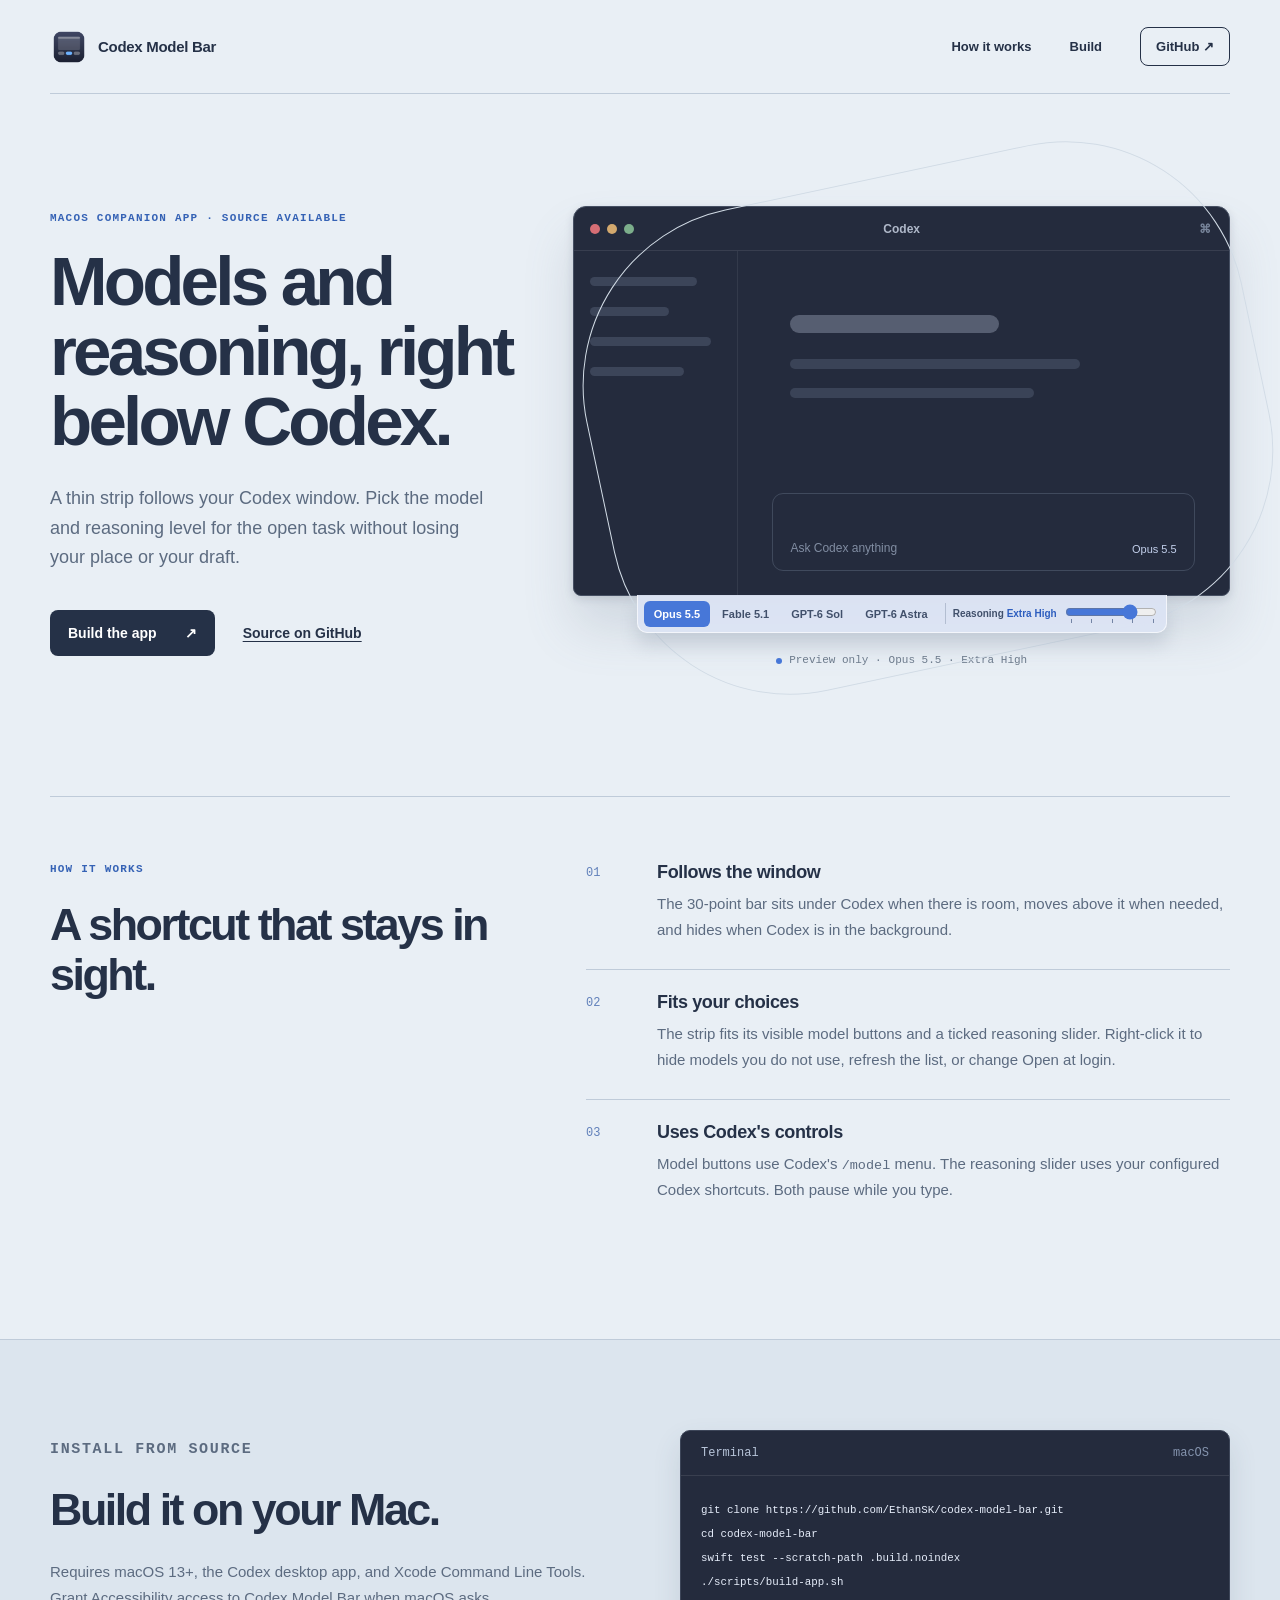
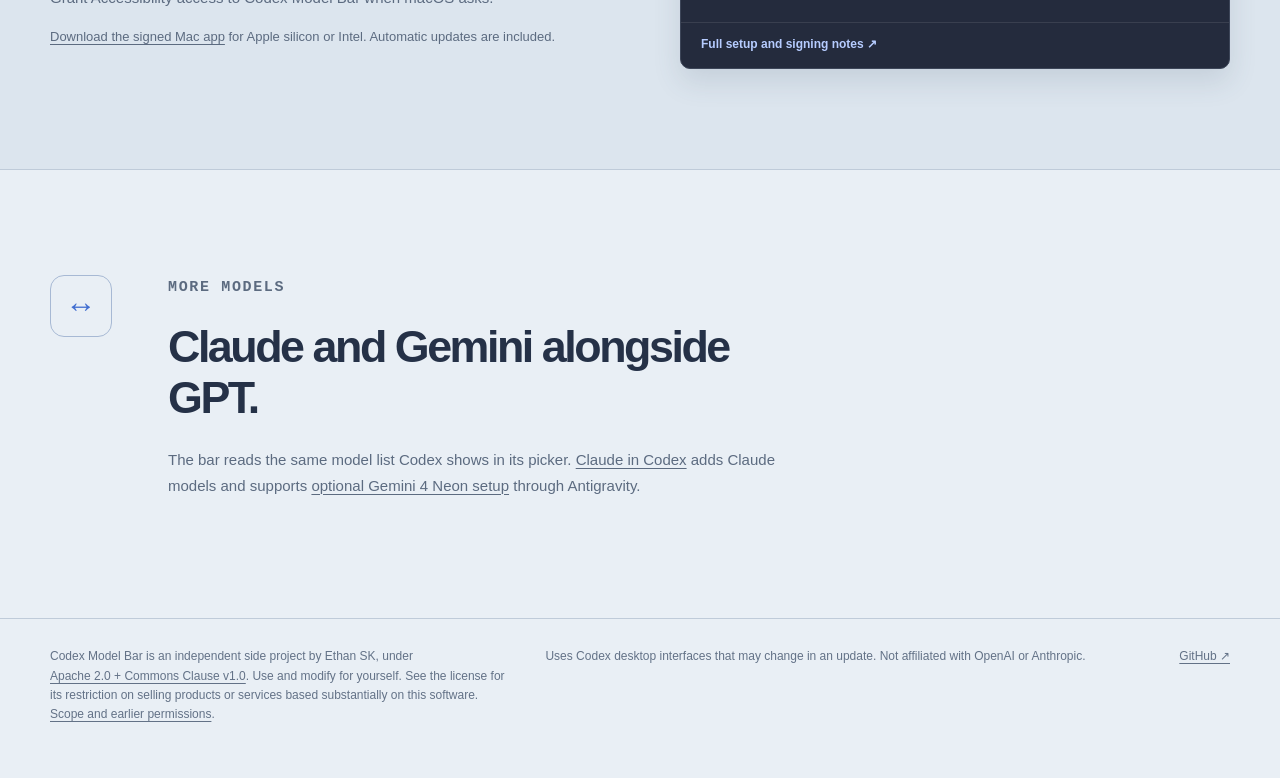
==== commit 75d2f016: "Refresh the Model Bar’s bundled bridge setup" ====
--- a/docs/index.html
+++ b/docs/index.html
@@ -77,7 +77,7 @@
       </div>
     </section>
 
-    <section class="bridge-section wrap" aria-labelledby="bridge-title"><div class="bridge-icon" aria-hidden="true">↔</div><div><p class="eyebrow">Claude too</p><h2 id="bridge-title">Your Claude models can have buttons.</h2><p>With <a href="https://github.com/EthanSK/claude-in-codex">Claude in Codex</a> installed, its model entries appear beside the GPT models. The bar reads the same model list Codex shows in its picker.</p></div></section>
+    <section class="bridge-section wrap" aria-labelledby="bridge-title"><div class="bridge-icon" aria-hidden="true">↔</div><div><p class="eyebrow">More models</p><h2 id="bridge-title">Claude and Gemini alongside GPT.</h2><p>The bar reads the same model list Codex shows in its picker. <a href="https://github.com/EthanSK/claude-in-codex">Claude in Codex</a> adds Claude models and supports <a href="https://github.com/EthanSK/claude-in-codex#optional-gemini-4-neon">optional Gemini 4 Neon setup</a> through Antigravity.</p></div></section>
   </main>
 
   <footer class="site-footer"><div class="wrap footer-grid"><p>Codex Model Bar is an independent side project by Ethan SK, under <a href="https://github.com/EthanSK/codex-model-bar/blob/main/LICENSE">Apache 2.0 + Commons Clause v1.0</a>. Use and modify for yourself. See the license for its restriction on selling products or services based substantially on this software. <a href="https://github.com/EthanSK/codex-model-bar/blob/main/LICENSING.md">Scope and earlier permissions</a>.</p><p>Uses Codex desktop interfaces that may change in an update. Not affiliated with OpenAI or Anthropic.</p><a href="https://github.com/EthanSK/codex-model-bar">GitHub <span aria-hidden="true">↗</span></a></div></footer>
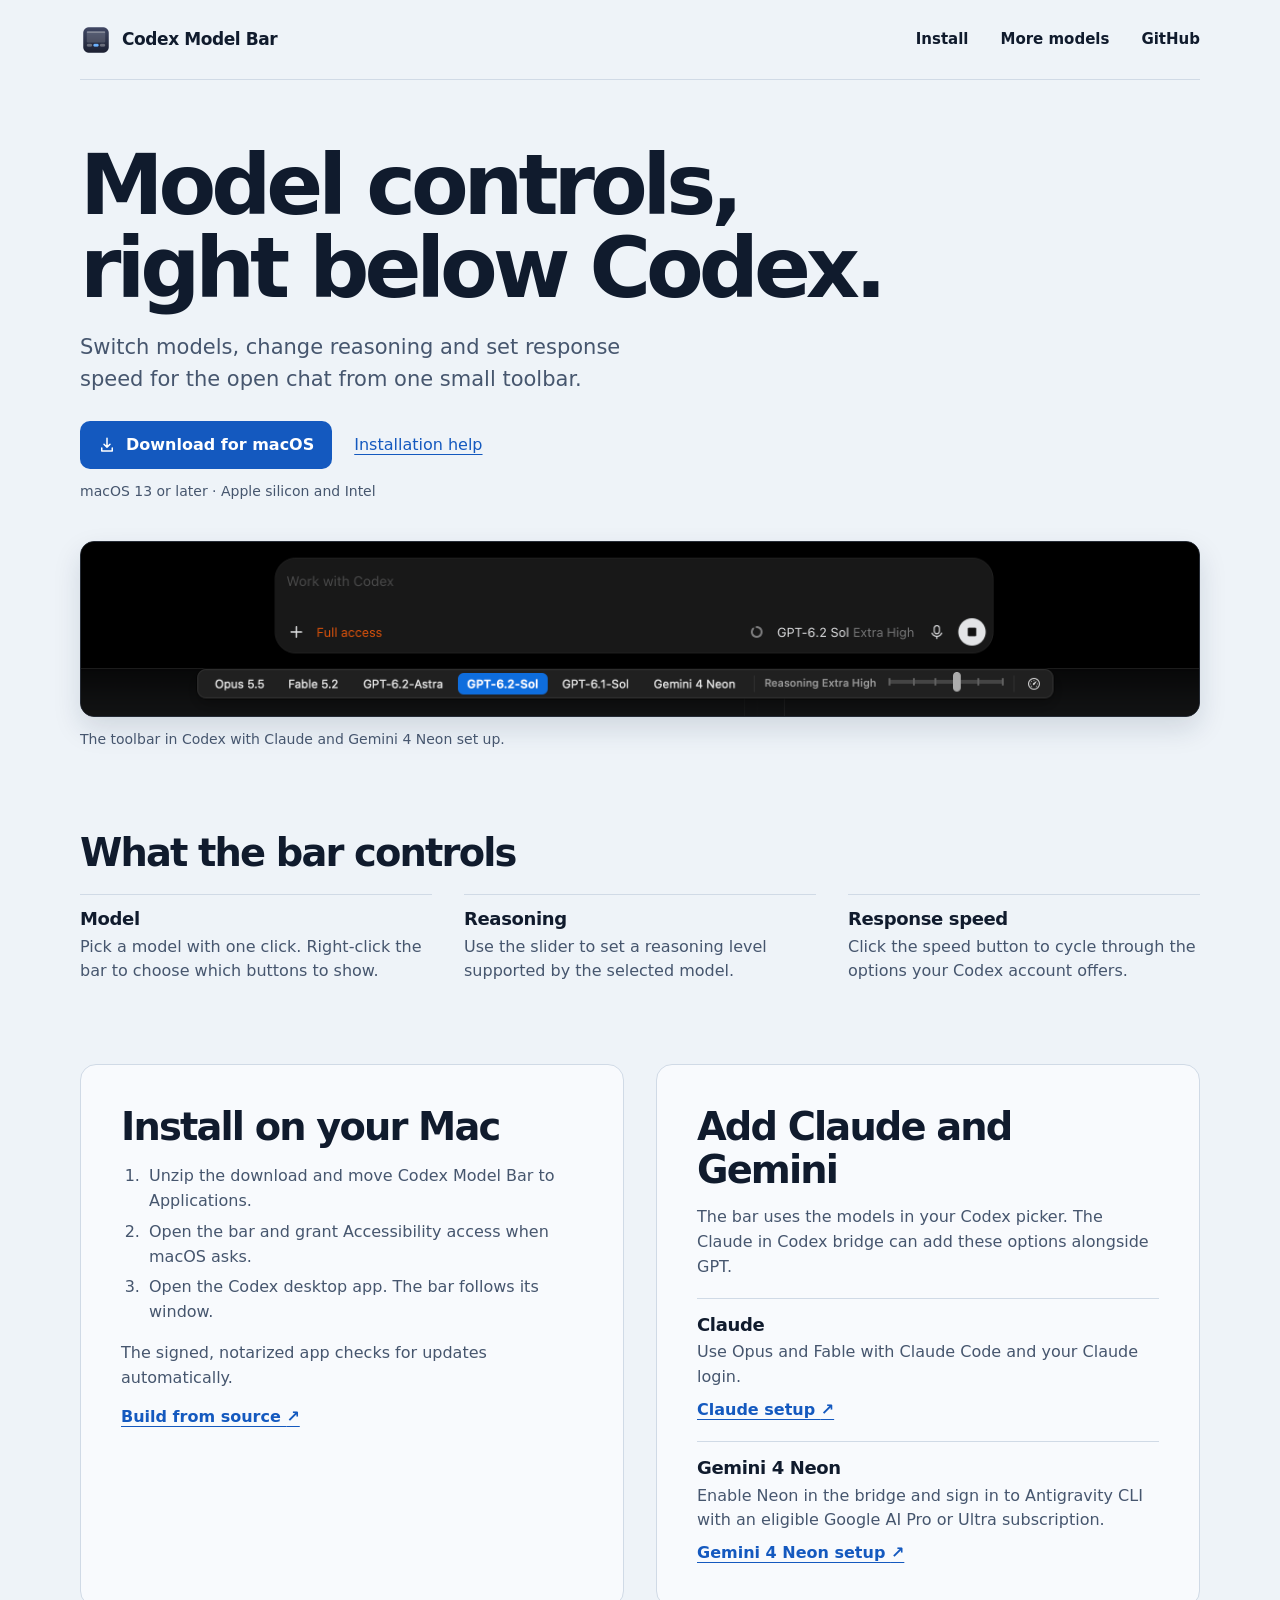
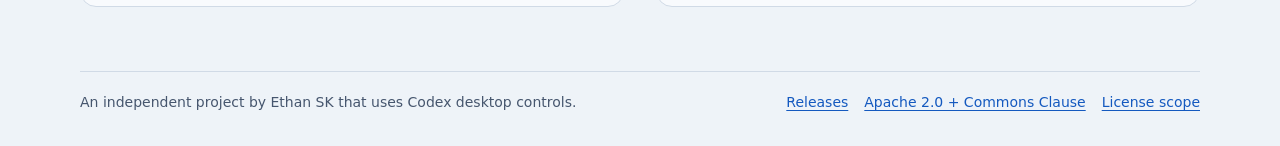
==== commit 3235b3d6: "Refresh the Model Bar README and project page" ====
--- a/docs/index.html
+++ b/docs/index.html
@@ -3,83 +3,108 @@
 <head>
   <meta charset="utf-8">
   <meta name="viewport" content="width=device-width, initial-scale=1">
-  <meta name="theme-color" content="#e9eff5">
-  <meta name="description" content="A thin macOS bar for switching the open Codex task's model and reasoning level.">
+  <meta name="theme-color" content="#eef3f8">
+  <meta name="description" content="Switch models, reasoning and response speed from a macOS toolbar beside Codex.">
   <meta property="og:title" content="Codex Model Bar">
-  <meta property="og:description" content="Models and reasoning, right below Codex.">
+  <meta property="og:description" content="Switch models, reasoning and response speed from a macOS toolbar beside Codex.">
   <meta property="og:type" content="website">
   <meta property="og:url" content="https://ethansk.github.io/codex-model-bar/">
-  <meta property="og:image" content="https://ethansk.github.io/codex-model-bar/assets/app-icon.png">
+  <meta property="og:image" content="https://ethansk.github.io/codex-model-bar/assets/model-bar.png">
+  <meta property="og:image:alt" content="The Codex composer above the Model Bar, with GPT-6.2 Sol selected.">
+  <link rel="canonical" href="https://ethansk.github.io/codex-model-bar/">
   <link rel="icon" type="image/png" href="assets/app-icon.png">
-  <link rel="stylesheet" href="styles.css?v=2">
-  <script src="script.js?v=2" defer></script>
-  <title>Codex Model Bar — models and reasoning below Codex</title>
+  <link rel="stylesheet" href="styles.css?v=3">
+  <title>Codex Model Bar for macOS</title>
 </head>
 <body>
   <a class="skip-link" href="#main">Skip to content</a>
   <header class="site-header wrap">
-    <a class="brand" href="./" aria-label="Codex Model Bar home">
-      <img src="assets/app-icon.png" width="38" height="38" alt="">
+    <a class="brand" href="./">
+      <img src="assets/app-icon.png" width="32" height="32" alt="">
       <span>Codex Model Bar</span>
     </a>
     <nav aria-label="Main navigation">
-      <a href="#how">How it works</a>
-      <a href="#install">Build</a>
-      <a class="source-link" href="https://github.com/EthanSK/codex-model-bar">GitHub <span aria-hidden="true">↗</span></a>
+      <a href="#install">Install</a>
+      <a href="#more-models">More models</a>
+      <a href="https://github.com/EthanSK/codex-model-bar">GitHub</a>
     </nav>
   </header>
 
-  <main id="main">
-    <section class="hero wrap" aria-labelledby="hero-title">
-      <div class="hero-copy">
-        <p class="eyebrow">macOS companion app · source available</p>
-        <h1 id="hero-title">Models and reasoning, right below Codex.</h1>
-        <p class="intro">A thin strip follows your Codex window. Pick the model and reasoning level for the open task without losing your place or your draft.</p>
-        <div class="hero-actions">
-          <a class="primary-action" href="#install">Build the app <span aria-hidden="true">↗</span></a>
-          <a class="secondary-action" href="https://github.com/EthanSK/codex-model-bar">Source on GitHub</a>
+  <main class="wrap" id="main">
+    <section class="hero" aria-labelledby="hero-title">
+      <h1 id="hero-title">Model controls, right below Codex.</h1>
+      <p class="intro">Switch models, change reasoning and set response speed for the open chat from one small toolbar.</p>
+      <div class="actions">
+        <a class="primary-action" href="https://github.com/EthanSK/codex-model-bar/releases/latest/download/CodexModelBar-macOS-universal.zip">
+          <svg aria-hidden="true" width="18" height="18" viewBox="0 0 24 24" fill="none" stroke="currentColor" stroke-width="2" stroke-linecap="round" stroke-linejoin="round"><path d="M12 3v12m-4-4 4 4 4-4M5 16v4h14v-4"/></svg>
+          Download for macOS
+        </a>
+        <a href="#install">Installation help</a>
+      </div>
+      <p class="requirements">macOS 13 or later · Apple silicon and Intel</p>
+
+      <figure class="preview">
+        <a href="assets/model-bar.png" aria-label="View the full-size Codex Model Bar screenshot">
+          <img src="assets/model-bar.png" width="2290" height="356" alt="The Codex composer above the Model Bar. GPT-6.2 Sol is selected. Claude, Gemini 4 Neon, reasoning and response speed controls are also visible.">
+        </a>
+        <figcaption>The toolbar in Codex with Claude and Gemini 4 Neon set up.</figcaption>
+      </figure>
+    </section>
+
+    <section class="controls" id="how" aria-labelledby="controls-title">
+      <h2 id="controls-title">What the bar controls</h2>
+      <div class="controls-grid">
+        <div>
+          <h3>Model</h3>
+          <p>Pick a model with one click. Right-click the bar to choose which buttons to show.</p>
         </div>
-      </div>
-
-      <div class="stage">
-        <div class="app-window" aria-hidden="true">
-          <div class="window-top"><span class="traffic"><i></i><i></i><i></i></span><span>Codex</span><span class="window-top-end">⌘</span></div>
-          <div class="window-body"><div class="fake-sidebar"><span></span><span></span><span></span><span></span></div><div class="fake-task"><span class="task-line short"></span><span class="task-line"></span><span class="task-line middle"></span><div class="fake-composer"><span>Ask Codex anything</span><span class="composer-model">Opus 5.5</span></div></div></div>
+        <div>
+          <h3>Reasoning</h3>
+          <p>Use the slider to set a reasoning level supported by the selected model.</p>
         </div>
-        <div class="preview-bar" role="group" aria-label="Model bar preview">
-          <button type="button" class="model-choice is-current" data-model="Opus 5.5" aria-pressed="true">Opus 5.5</button>
-          <button type="button" class="model-choice" data-model="Fable 5.1" aria-pressed="false">Fable 5.1</button>
-          <button type="button" class="model-choice" data-model="GPT-6 Sol" aria-pressed="false">GPT-6 Sol</button>
-          <button type="button" class="model-choice" data-model="GPT-6 Astra" aria-pressed="false">GPT-6 Astra</button>
-          <span class="preview-divider" aria-hidden="true"></span>
-          <label class="reasoning-preview" for="reasoning-preview-slider"><span>Reasoning <output id="reasoning-preview-value">Extra High</output></span><span class="preview-slider-track"><input id="reasoning-preview-slider" type="range" min="0" max="4" step="1" value="3" aria-label="Reasoning effort preview"><span class="preview-ticks" id="reasoning-preview-ticks" aria-hidden="true"></span></span></label>
+        <div>
+          <h3>Response speed</h3>
+          <p>Click the speed button to cycle through the options your Codex account offers.</p>
         </div>
-        <p class="preview-note"><span class="note-dot" aria-hidden="true"></span> Preview only · <span id="preview-status" aria-live="polite">Opus 5.5 · Extra High</span></p>
       </div>
     </section>
 
-    <section class="feature-section wrap" id="how" aria-labelledby="how-title">
-      <div class="section-heading"><p class="eyebrow">How it works</p><h2 id="how-title">A shortcut that stays in sight.</h2></div>
-      <div class="feature-list">
-        <div class="feature"><span class="feature-mark">01</span><div><h3>Follows the window</h3><p>The 30-point bar sits under Codex when there is room, moves above it when needed, and hides when Codex is in the background.</p></div></div>
-        <div class="feature"><span class="feature-mark">02</span><div><h3>Fits your choices</h3><p>The strip fits its visible model buttons and a ticked reasoning slider. Right-click it to hide models you do not use, refresh the list, or change Open at login.</p></div></div>
-        <div class="feature"><span class="feature-mark">03</span><div><h3>Uses Codex's controls</h3><p>Model buttons use Codex's <code>/model</code> menu. The reasoning slider uses your configured Codex shortcuts. Both pause while you type.</p></div></div>
-      </div>
-    </section>
+    <div class="setup">
+      <section class="setup-panel" id="install" aria-labelledby="install-title">
+        <h2 id="install-title">Install on your Mac</h2>
+        <ol>
+          <li>Unzip the download and move Codex Model Bar to Applications.</li>
+          <li>Open the bar and grant Accessibility access when macOS asks.</li>
+          <li>Open the Codex desktop app. The bar follows its window.</li>
+        </ol>
+        <p>The signed, notarized app checks for updates automatically.</p>
+        <a href="https://github.com/EthanSK/codex-model-bar#install-from-source">Build from source <span aria-hidden="true">↗</span></a>
+      </section>
 
-    <section class="setup-section" id="install" aria-labelledby="install-title">
-      <div class="wrap setup-grid">
-        <div><p class="eyebrow">Install from source</p><h2 id="install-title">Build it on your Mac.</h2><p>Requires macOS 13+, the Codex desktop app, and Xcode Command Line Tools. Grant Accessibility access to Codex Model Bar when macOS asks.</p><p class="setup-small"><a href="https://github.com/EthanSK/codex-model-bar/releases/latest/download/CodexModelBar-macOS-universal.zip">Download the signed Mac app</a> for Apple silicon or Intel. Automatic updates are included.</p></div>
-        <div class="command-block"><div class="command-header">Terminal <span>macOS</span></div><pre><code>git clone https://github.com/EthanSK/codex-model-bar.git
-cd codex-model-bar
-swift test --scratch-path .build.noindex
-./scripts/build-app.sh</code></pre><a href="https://github.com/EthanSK/codex-model-bar#install-from-source">Full setup and signing notes <span aria-hidden="true">↗</span></a></div>
-      </div>
-    </section>
-
-    <section class="bridge-section wrap" aria-labelledby="bridge-title"><div class="bridge-icon" aria-hidden="true">↔</div><div><p class="eyebrow">More models</p><h2 id="bridge-title">Claude and Gemini alongside GPT.</h2><p>The bar reads the same model list Codex shows in its picker. <a href="https://github.com/EthanSK/claude-in-codex">Claude in Codex</a> adds Claude models and supports <a href="https://github.com/EthanSK/claude-in-codex#optional-gemini-4-neon">optional Gemini 4 Neon setup</a> through Antigravity.</p></div></section>
+      <section class="setup-panel" id="more-models" aria-labelledby="models-title">
+        <h2 id="models-title">Add Claude and Gemini</h2>
+        <p>The bar uses the models in your Codex picker. The Claude in Codex bridge can add these options alongside GPT.</p>
+        <div class="provider">
+          <h3>Claude</h3>
+          <p>Use Opus and Fable with Claude Code and your Claude login.</p>
+          <a href="https://github.com/EthanSK/claude-in-codex">Claude setup <span aria-hidden="true">↗</span></a>
+        </div>
+        <div class="provider">
+          <h3>Gemini 4 Neon</h3>
+          <p>Enable Neon in the bridge and sign in to Antigravity CLI with an eligible Google AI Pro or Ultra subscription.</p>
+          <a href="https://github.com/EthanSK/claude-in-codex#optional-gemini-4-neon">Gemini 4 Neon setup <span aria-hidden="true">↗</span></a>
+        </div>
+      </section>
+    </div>
   </main>
 
-  <footer class="site-footer"><div class="wrap footer-grid"><p>Codex Model Bar is an independent side project by Ethan SK, under <a href="https://github.com/EthanSK/codex-model-bar/blob/main/LICENSE">Apache 2.0 + Commons Clause v1.0</a>. Use and modify for yourself. See the license for its restriction on selling products or services based substantially on this software. <a href="https://github.com/EthanSK/codex-model-bar/blob/main/LICENSING.md">Scope and earlier permissions</a>.</p><p>Uses Codex desktop interfaces that may change in an update. Not affiliated with OpenAI or Anthropic.</p><a href="https://github.com/EthanSK/codex-model-bar">GitHub <span aria-hidden="true">↗</span></a></div></footer>
+  <footer class="site-footer wrap">
+    <p>An independent project by Ethan SK that uses Codex desktop controls.</p>
+    <div class="footer-links">
+      <a href="https://github.com/EthanSK/codex-model-bar/releases">Releases</a>
+      <a href="https://github.com/EthanSK/codex-model-bar/blob/main/LICENSE">Apache 2.0 + Commons Clause</a>
+      <a href="https://github.com/EthanSK/codex-model-bar/blob/main/LICENSING.md">License scope</a>
+    </div>
+  </footer>
 </body>
 </html>
--- a/docs/styles.css
+++ b/docs/styles.css
@@ -1,123 +1,250 @@
 :root {
   color-scheme: light;
-  --paper: #e9eff5;
-  --paper-deep: #dce5ee;
-  --ink: #253147;
-  --muted: #5c6b80;
-  --line: #bfcbd9;
-  --blue: #4777d8;
-  --night: #242b3d;
-  --night-soft: #343d53;
-  font-family: -apple-system, BlinkMacSystemFont, "Segoe UI", sans-serif;
-  background: var(--paper);
-  color: var(--ink);
-}
-
-* { box-sizing: border-box; }
-html { scroll-behavior: smooth; }
+  --background: #eef3f8;
+  --surface: #f8fafd;
+  --text: #101b2d;
+  --muted: #46566e;
+  --line: #d0dae6;
+  --accent: #1459bf;
+  --accent-hover: #0d469e;
+  font-family: system-ui, -apple-system, BlinkMacSystemFont, sans-serif;
+  line-height: 1.55;
+  color: var(--text);
+  background: var(--background);
+}
+
+*, *::before, *::after { box-sizing: border-box; }
+
 body { margin: 0; }
-a { color: inherit; text-decoration-thickness: 1px; text-underline-offset: 3px; }
-a:hover { color: #214eae; }
-a:focus-visible, button:focus-visible { outline: 3px solid var(--blue); outline-offset: 4px; }
-button { font: inherit; }
-.wrap { width: min(100% - 64px, 1180px); margin-inline: auto; }
-.skip-link { position: absolute; left: 12px; top: -60px; z-index: 30; padding: 12px 18px; background: #fff; }
-.skip-link:focus { top: 12px; }
-.site-header { min-height: 94px; display: flex; align-items: center; justify-content: space-between; gap: 24px; border-bottom: 1px solid var(--line); }
-.brand { display: inline-flex; align-items: center; gap: 10px; font-size: 15px; font-weight: 720; letter-spacing: -.02em; text-decoration: none; white-space: nowrap; }
-.brand img { border-radius: 10px; }
-.site-header nav { display: flex; align-items: center; gap: clamp(14px, 3vw, 38px); font-size: 13px; font-weight: 620; }
-.site-header nav a { text-decoration: none; }
-.source-link { border: 1px solid var(--ink); padding: 11px 15px; border-radius: 8px; white-space: nowrap; }
-.source-link:hover { background: var(--ink); color: #fff; }
-.hero { display: grid; grid-template-columns: minmax(340px, .86fr) minmax(500px, 1.14fr); align-items: center; min-height: 620px; gap: 28px; padding-block: 78px 102px; }
-.hero-copy { position: relative; z-index: 2; }
-.eyebrow { margin: 0 0 21px; color: #3562b5; font: 700 11px/1.4 ui-monospace, SFMono-Regular, Menlo, monospace; letter-spacing: .11em; text-transform: uppercase; }
-h1, h2, h3, p { margin-top: 0; }
-h1, h2 { font-family: "Avenir Next", Avenir, -apple-system, BlinkMacSystemFont, sans-serif; letter-spacing: -.055em; }
-h1 { max-width: 650px; font-size: clamp(54px, 5.4vw, 86px); font-weight: 650; line-height: 1.01; margin-bottom: 28px; }
-.intro { max-width: 445px; color: var(--muted); font-size: 18px; line-height: 1.62; }
-.hero-actions { display: flex; align-items: center; gap: 28px; flex-wrap: wrap; margin-top: 38px; }
-.primary-action { display: inline-flex; justify-content: space-between; align-items: center; gap: 28px; padding: 15px 18px; border-radius: 8px; background: var(--ink); color: #fff; text-decoration: none; font-size: 14px; font-weight: 650; }
-.primary-action:hover { background: #3555a0; color: #fff; }
-.secondary-action { font-size: 14px; font-weight: 650; }
-.stage { position: relative; padding: 34px 0 26px; min-width: 0; }
-.stage::before { content: ""; position: absolute; inset: 0 -5% 30px 3%; border: 1px solid #d2dce6; border-radius: 180px; transform: rotate(-12deg); pointer-events: none; }
-.app-window { overflow: hidden; height: 390px; border-radius: 13px 13px 8px 8px; border: 1px solid #465063; background: var(--night); box-shadow: 0 32px 50px #64738930, 0 3px 10px #15213921; }
-.window-top { display: grid; grid-template-columns: 1fr auto 1fr; align-items: center; height: 44px; border-bottom: 1px solid #ffffff17; color: #afb8c9; font-size: 12px; font-weight: 600; }
-.traffic { display: flex; gap: 7px; margin-left: 16px; }
-.traffic i { width: 10px; height: 10px; border-radius: 50%; background: #5d667b; }
-.traffic i:first-child { background: #d66e75; }.traffic i:nth-child(2) { background: #d3a96e; }.traffic i:nth-child(3) { background: #7cae8b; }
-.window-top-end { justify-self: end; margin-right: 18px; color: #78859b; }
-.window-body { display: flex; min-height: calc(100% - 44px); }
-.fake-sidebar { width: 25%; border-right: 1px solid #ffffff12; padding: 26px 16px; }
-.fake-sidebar span { display: block; height: 9px; width: 82%; margin-bottom: 21px; border-radius: 20px; background: #65708761; }
-.fake-sidebar span:nth-child(2) { width: 60%; }.fake-sidebar span:nth-child(3) { width: 92%; }.fake-sidebar span:nth-child(4) { width: 72%; }
-.fake-task { position: relative; flex: 1; padding: 64px 8% 34px; }
-.task-line { display: block; width: 75%; height: 10px; margin-bottom: 19px; border-radius: 20px; background: #77849a45; }
-.task-line.short { width: 54%; height: 18px; margin-bottom: 26px; background: #b5bed059; }.task-line.middle { width: 63%; }
-.fake-composer { position: absolute; left: 7%; right: 7%; bottom: 24px; display: flex; align-items: flex-end; justify-content: space-between; min-height: 78px; border: 1px solid #78859a56; border-radius: 11px; padding: 15px 17px; color: #818da2; font-size: 12px; }
-.composer-model { color: #c3d0ec; font-size: 11px; }
-.preview-bar { position: relative; z-index: 2; display: flex; align-items: center; justify-content: center; width: max-content; max-width: calc(100% - 20px); min-height: 38px; margin: -1px auto 0; padding: 4px 6px; gap: 2px; border: 1px solid #ffffffab; border-top: 0; border-radius: 0 0 10px 10px; background: #dce4f4e8; box-shadow: 0 12px 18px #5d6d8733; backdrop-filter: blur(14px); }
-.model-choice { padding: 7px 10px; border: 0; border-radius: 6px; color: #41506b; background: transparent; font-size: 11px; font-weight: 690; white-space: nowrap; cursor: pointer; }
-.model-choice:hover { background: #aebfdf99; }.model-choice.is-current { background: var(--blue); color: #fff; }
-.model-choice:focus-visible { outline-offset: 1px; }
-.preview-divider { width: 1px; height: 21px; margin: 0 5px; background: #8694ac77; flex: none; }
-.reasoning-preview { display: flex; align-items: center; gap: 7px; color: #41506b; font-size: 10px; font-weight: 650; white-space: nowrap; }
-.reasoning-preview > span { min-width: 105px; }
-.reasoning-preview .preview-slider-track { display: grid; min-width: 92px; }
-.reasoning-preview input { width: 92px; height: 14px; margin: 0 3px 0 0; accent-color: var(--blue); cursor: pointer; }
-.preview-ticks { display: flex; justify-content: space-between; padding: 0 6px; }
-.preview-ticks i { width: 1px; height: 4px; background: #7485a5; }
-.reasoning-preview output { color: #2e5ebf; }
-.preview-note { display: flex; justify-content: center; align-items: center; gap: 7px; margin: 20px 0 0; color: #6d7b8c; font: 11px/1.4 ui-monospace, SFMono-Regular, Menlo, monospace; }
-.note-dot { width: 6px; height: 6px; border-radius: 50%; background: var(--blue); }
-.feature-section { display: grid; grid-template-columns: .85fr 1.15fr; gap: 60px; padding-block: 65px 110px; border-top: 1px solid var(--line); }
-h2 { font-size: clamp(36px, 3.5vw, 51px); line-height: 1.12; font-weight: 650; margin-bottom: 25px; }
-.section-heading h2 { max-width: 440px; }
-.feature { display: grid; grid-template-columns: 55px 1fr; gap: 16px; padding: 22px 0 26px; border-top: 1px solid var(--line); }
-.feature:first-child { border-top: 0; padding-top: 0; }
-.feature-mark { padding-top: 4px; color: #6180ba; font: 12px ui-monospace, SFMono-Regular, Menlo, monospace; }
-h3 { margin-bottom: 8px; font-size: 18px; letter-spacing: -.02em; }
-.feature p, .setup-grid p, .bridge-section p { max-width: 590px; color: var(--muted); font-size: 15px; line-height: 1.72; }
-.feature p { margin-bottom: 0; }
-code, pre { font-family: ui-monospace, SFMono-Regular, Menlo, Consolas, monospace; }
-code { font-size: .9em; }
-.setup-section { padding-block: 90px 100px; background: var(--paper-deep); border-block: 1px solid var(--line); }
-.setup-grid { display: grid; grid-template-columns: 1fr 1fr; align-items: center; gap: 80px; }
-.setup-grid h2 { max-width: 400px; }.setup-grid .setup-small { font-size: 13px; }
-.command-block { overflow: hidden; border: 1px solid #3d4659; border-radius: 10px; background: var(--night); color: #e6edfa; box-shadow: 0 13px 28px #43526924; }
-.command-header { display: flex; justify-content: space-between; padding: 15px 20px; border-bottom: 1px solid #ffffff18; color: #b7c4d9; font: 12px ui-monospace, SFMono-Regular, Menlo, monospace; }
-.command-header span { color: #8493ad; }
-.command-block pre { overflow-x: auto; margin: 0; padding: 22px 20px 28px; font-size: 12px; line-height: 2; }
-.command-block a { display: block; padding: 14px 20px 17px; border-top: 1px solid #ffffff18; color: #b6ccff; font-size: 12px; font-weight: 600; text-decoration: none; }
-.command-block a:hover { color: #fff; }
-.bridge-section { display: grid; grid-template-columns: 88px 1fr; gap: 30px; padding-block: 105px; }
-.bridge-icon { display: grid; place-items: center; width: 62px; height: 62px; border: 1px solid #a7b9d4; border-radius: 14px; color: #416ed0; font-size: 31px; }
-.bridge-section h2 { max-width: 650px; }.bridge-section p { max-width: 650px; }
-.site-footer { border-top: 1px solid var(--line); padding-block: 28px 42px; }
-.footer-grid { display: grid; grid-template-columns: 1fr 1.3fr auto; gap: 34px; align-items: start; }
-.site-footer p, .site-footer a { color: #637287; font-size: 12px; line-height: 1.6; }.site-footer a { white-space: nowrap; }
-.not-found-page { min-height: 100vh; display: grid; place-items: center; }.not-found { padding-block: 80px; }.not-found img { margin-bottom: 32px; }.not-found h1 { font-size: clamp(48px, 7vw, 80px); }.not-found p:not(.eyebrow) { color: var(--muted); }
-
-@media (max-width: 900px) {
-  .hero { grid-template-columns: 1fr; gap: 48px; padding-block: 62px 85px; }
-  .hero-copy { max-width: 700px; }.stage { width: min(100%, 700px); margin-inline: auto; }
-  .feature-section { grid-template-columns: 1fr; gap: 30px; }.section-heading h2 { max-width: 650px; }
-  .setup-grid { gap: 35px; }.footer-grid { grid-template-columns: 1fr 1fr; }
-}
-@media (max-width: 620px) {
-  .wrap { width: min(100% - 36px, 1180px); }
-  .site-header { min-height: 80px; }.brand span { font-size: 13px; }
-  .site-header nav { gap: 12px; }.site-header nav a:not(.source-link) { display: none; }.source-link { padding: 9px 10px; }
-  .hero { padding-block: 60px 68px; gap: 25px; }.hero h1 { font-size: clamp(47px, 13vw, 69px); }.intro { font-size: 16px; }
-  .stage { padding-top: 18px; }.app-window { height: 310px; }.fake-sidebar { width: 21%; padding-inline: 10px; }.fake-task { padding-top: 53px; }.fake-composer { min-height: 70px; }
-  .preview-bar { justify-content: flex-start; gap: 0; width: 100%; overflow-x: auto; padding-inline: 4px; }.model-choice { padding: 7px 6px; font-size: 9px; }.preview-note { text-align: center; }
-  .feature-section { padding-block: 54px 70px; }.setup-section { padding-block: 65px; }.setup-grid { grid-template-columns: 1fr; }.bridge-section { grid-template-columns: 1fr; gap: 20px; padding-block: 70px; }
-  .footer-grid { grid-template-columns: 1fr; gap: 2px; }
-}
-@media (max-width: 365px) {
-  .model-choice { padding-inline: 4px; font-size: 8px; }
-  .brand img { width: 32px; height: 32px; }
-}
-@media (prefers-reduced-motion: reduce) { html { scroll-behavior: auto; } }
+img { display: block; max-inline-size: 100%; }
+
+a {
+  color: var(--accent);
+  text-underline-offset: 0.22em;
+}
+
+a:hover { color: var(--accent-hover); }
+
+a:focus-visible {
+  outline: 3px solid var(--accent);
+  outline-offset: 4px;
+  border-radius: 4px;
+}
+
+h1, h2, h3, p, figure { margin: 0; }
+h1, h2, h3 { line-height: 1.12; }
+
+.wrap {
+  width: min(70rem, calc(100% - 2 * clamp(1.25rem, 4vw, 3rem)));
+  margin-inline: auto;
+}
+
+.skip-link {
+  position: fixed;
+  z-index: 1;
+  inset: 0.75rem auto auto 0.75rem;
+  padding: 0.625rem 1rem;
+  translate: 0 -170%;
+  background: white;
+}
+
+.skip-link:focus { translate: 0; }
+
+.site-header {
+  min-block-size: 5rem;
+  display: flex;
+  justify-content: space-between;
+  align-items: center;
+  flex-wrap: wrap;
+  gap: 0.25rem 1rem;
+  border-bottom: 1px solid var(--line);
+}
+
+.brand, nav, .actions, .footer-links {
+  display: flex;
+  align-items: center;
+  flex-wrap: wrap;
+}
+
+.brand, nav a {
+  color: var(--text);
+  text-decoration: none;
+}
+
+.brand {
+  gap: 0.625rem;
+  font-size: 1.0625rem;
+  font-weight: 720;
+  letter-spacing: -0.025em;
+}
+
+nav { gap: 0.25rem clamp(1rem, 2.5vw, 2rem); }
+
+nav a {
+  display: inline-flex;
+  align-items: center;
+  min-block-size: 2.75rem;
+  font-size: 0.9375rem;
+  font-weight: 560;
+}
+
+nav a:hover, .brand:hover { text-decoration: underline; }
+
+.hero { padding-block: clamp(2.5rem, 5vw, 4.25rem) 0; }
+
+h1 {
+  max-inline-size: 17ch;
+  font-size: clamp(2.6rem, 6.9vw, 5.25rem);
+  font-weight: 760;
+  line-height: 0.99;
+  letter-spacing: -0.06em;
+  text-wrap: balance;
+}
+
+.intro {
+  margin-block-start: 1.375rem;
+  max-inline-size: 34rem;
+  color: var(--muted);
+  font-size: clamp(1.0625rem, 2.2vw, 1.3125rem);
+  line-height: 1.5;
+}
+
+.actions {
+  gap: 0.5rem 1.375rem;
+  margin-block-start: 1.625rem;
+}
+
+.primary-action {
+  display: inline-flex;
+  align-items: center;
+  gap: 0.625rem;
+  min-block-size: 3rem;
+  justify-content: center;
+  padding: 0.65rem 1.125rem;
+  border-radius: 0.625rem;
+  background: var(--accent);
+  color: white;
+  font-weight: 680;
+  text-decoration: none;
+}
+
+.primary-action:hover {
+  background: var(--accent-hover);
+  color: white;
+}
+
+.requirements, figcaption {
+  margin-block-start: 0.75rem;
+  color: var(--muted);
+  font-size: 0.875rem;
+}
+
+.preview { margin-block-start: clamp(1.75rem, 3vw, 2.5rem); }
+
+.preview a {
+  display: block;
+  background: #171717;
+  border: 1px solid #252b35;
+  border-radius: clamp(0.5rem, 1.5vw, 0.875rem);
+  overflow: hidden;
+  box-shadow: 0 12px 28px #10274222;
+}
+
+.preview img {
+  width: 100%;
+  height: auto;
+}
+
+.controls, .setup { margin-block-start: clamp(2.75rem, 6.25vw, 5.5rem); }
+
+h2 {
+  font-size: clamp(1.65rem, 3.2vw, 2.4rem);
+  font-weight: 730;
+  letter-spacing: -0.048em;
+}
+
+h3 {
+  font-size: 1.125rem;
+  font-weight: 690;
+  letter-spacing: -0.02em;
+}
+
+.controls-grid, .setup {
+  display: grid;
+  gap: clamp(1rem, 2.6vw, 2rem);
+}
+
+.controls-grid {
+  grid-template-columns: repeat(3, minmax(0, 1fr));
+  margin-block-start: 1.25rem;
+}
+
+.controls-grid > div {
+  border-top: 1px solid var(--line);
+  padding-block-start: 0.875rem;
+}
+
+.controls-grid p, .setup-panel p, .setup-panel li { color: var(--muted); }
+.controls-grid p, .provider p { margin-block-start: 0.35rem; }
+
+.setup { grid-template-columns: repeat(2, minmax(0, 1fr)); }
+
+.setup-panel {
+  padding: clamp(1.25rem, 3.3vw, 2.5rem);
+  border: 1px solid var(--line);
+  border-radius: 1rem;
+  background: var(--surface);
+}
+
+.setup-panel > p, .setup-panel > a { margin-block-start: 0.875rem; }
+.setup-panel a { display: inline-block; font-weight: 600; }
+
+.setup-panel ol {
+  margin-block: 1rem;
+  padding-inline-start: 1.5rem;
+}
+
+.setup-panel li { padding-inline-start: 0.25rem; }
+.setup-panel li + li { margin-block-start: 0.375rem; }
+
+.provider {
+  margin-block-start: 1.125rem;
+  padding-block-start: 1rem;
+  border-top: 1px solid var(--line);
+}
+
+.provider a { margin-block-start: 0.5rem; }
+section[id] { scroll-margin-block-start: 1rem; }
+
+.site-footer {
+  display: flex;
+  justify-content: space-between;
+  align-items: baseline;
+  flex-wrap: wrap;
+  gap: 0.625rem 1.5rem;
+  margin-block-start: clamp(2.5rem, 5vw, 4rem);
+  padding-block: 1.25rem 2rem;
+  border-top: 1px solid var(--line);
+  color: var(--muted);
+  font-size: 0.875rem;
+}
+
+.footer-links { gap: 0.375rem 1rem; }
+
+.not-found { padding-block: clamp(3rem, 9vw, 7rem); }
+.not-found img { margin-block-end: 1.25rem; }
+.not-found .primary-action { margin-block-start: 1.5rem; }
+
+@media (max-width: 42rem) {
+  .controls-grid, .setup { grid-template-columns: 1fr; }
+}
+
+@media (max-width: 27rem) {
+  .site-header {
+    align-content: center;
+    padding-block-start: 0.625rem;
+  }
+
+  .site-header nav { width: 100%; }
+  h1 { font-size: clamp(2.35rem, 11vw, 3rem); }
+}
